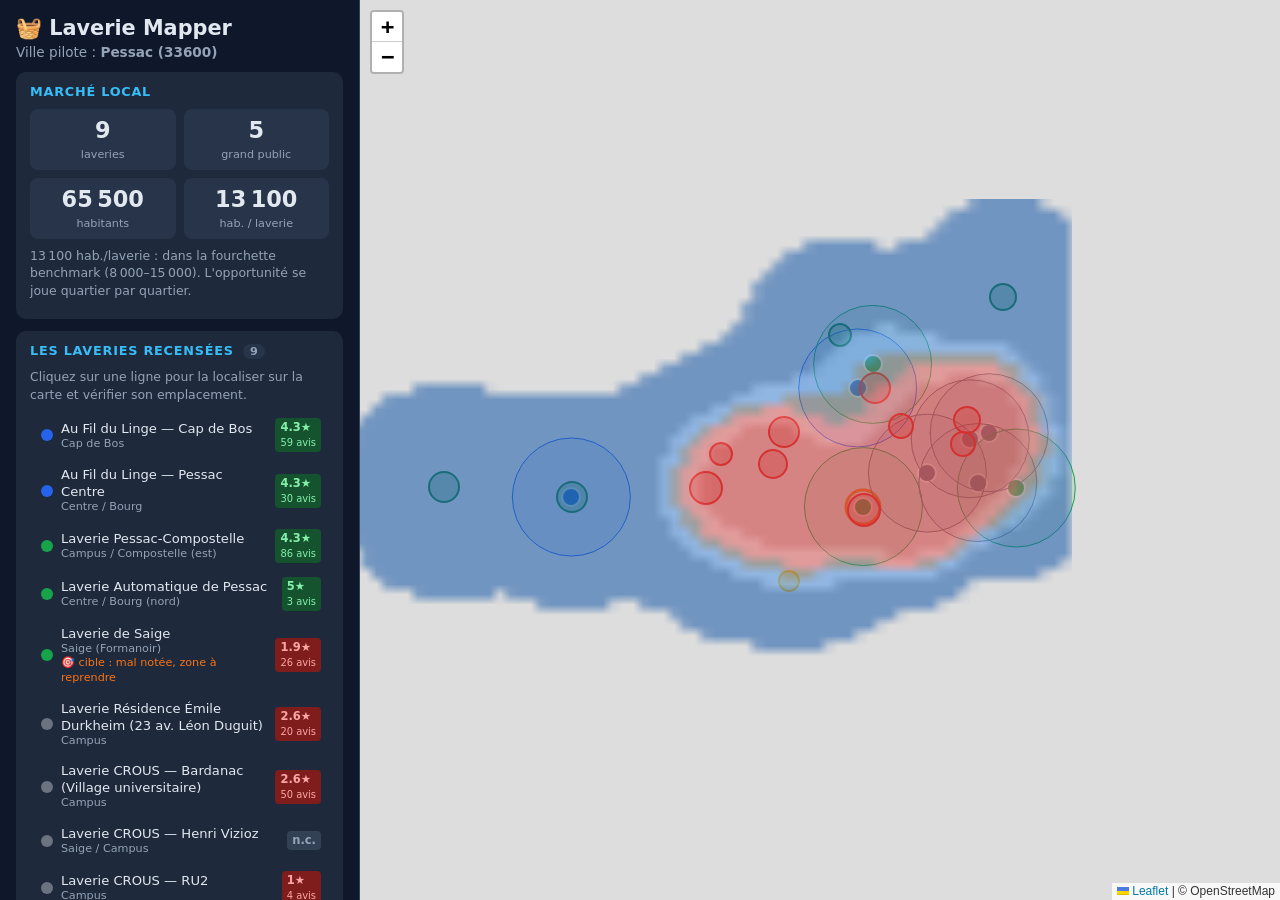
==== index.html @ 13d1aef0 "Concurrence élargie à l'emprise de la demande après l'import INSEE L'import du carroyage a révélé un" ====
<!DOCTYPE html>
<html lang="fr">
<head>
  <meta charset="UTF-8">
  <meta name="viewport" content="width=device-width, initial-scale=1.0">
  <title>Laverie Mapper — Pessac (pilote)</title>
  <link rel="stylesheet" href="vendor/leaflet.css">
  <link rel="stylesheet" href="css/style.css">
</head>
<body>
  <div id="app">
    <aside id="fiche" class="hidden">
      <button id="fiche-fermer" aria-label="Fermer la fiche">✕</button>
      <div id="fiche-contenu"></div>
    </aside>
    <aside id="sidebar">
      <header>
        <h1>🧺 Laverie Mapper</h1>
        <p class="subtitle">Ville pilote : <strong>Pessac (33600)</strong></p>
      </header>

      <section id="stats" class="panel">
        <h2>Marché local</h2>
        <div class="stat-grid">
          <div class="stat"><span class="stat-value" id="stat-count">–</span><span class="stat-label">laveries</span></div>
          <div class="stat"><span class="stat-value" id="stat-open">–</span><span class="stat-label">grand public</span></div>
          <div class="stat"><span class="stat-value" id="stat-pop">–</span><span class="stat-label">habitants</span></div>
          <div class="stat"><span class="stat-value" id="stat-ratio">–</span><span class="stat-label">hab. / laverie</span></div>
        </div>
        <p class="hint" id="stat-verdict"></p>
      </section>

      <section class="panel">
        <h2>Les laveries recensées <span id="liste-count" class="badge"></span></h2>
        <p class="hint">Cliquez sur une ligne pour la localiser sur la carte et vérifier son emplacement.</p>
        <ul id="liste-laveries" class="liste"></ul>
        <div class="completude">
          <span>Complétude des fiches</span>
          <div class="bar"><div id="completude-bar"></div></div>
          <span id="completude-txt"></span>
        </div>
      </section>

      <section class="panel">
        <h2>Filtres</h2>
        <label class="check"><input type="checkbox" id="f-chaine" checked> <span class="dot dot-chaine"></span> Chaînes / réseaux</label>
        <label class="check"><input type="checkbox" id="f-independant" checked> <span class="dot dot-independant"></span> Indépendants</label>
        <label class="check"><input type="checkbox" id="f-captif" checked> <span class="dot dot-captif"></span> Captives (CROUS / résidences)</label>
        <label class="check"><input type="checkbox" id="f-voisines"> <span class="dot" style="background:#94a3b8"></span> Communes voisines (concurrentes)</label>
      </section>

      <section class="panel">
        <h2>Couches d'analyse</h2>
        <label class="check"><input type="checkbox" id="l-couverture" checked> Zones de chalandise (couverture)</label>
        <div class="slider-row">
          <label for="rayon">Rayon piéton : <strong><span id="rayon-val">800</span> m</strong></label>
          <input type="range" id="rayon" min="300" max="1000" step="50" value="800">
        </div>
        <label class="check"><input type="checkbox" id="l-heat-potentiel" checked> <strong>🔥 Heatmap du potentiel</strong></label>
        <div class="legend" id="legende-potentiel">
          <span class="lg"><i style="background:#1c5cab"></i> Très en dessous</span>
          <span class="lg"><i style="background:#5598e7"></i> En dessous</span>
          <span class="lg"><i style="background:#6e6e69"></i> Au niveau</span>
          <span class="lg"><i style="background:#e66767"></i> Au-dessus</span>
          <span class="lg"><i style="background:#d03b3b"></i> Nettement au-dessus</span>
          <span style="flex-basis:100%;margin-top:4px">Chaque maille de 140 m est évaluée par le modèle. Référence : le CA d'une laverie moyenne de Pessac. Rouge = une nouvelle laverie y ferait mieux.</span>
        </div>
        <label class="check"><input type="checkbox" id="l-heat-demande"> <strong>🏢 Heatmap de la demande captive</strong></label>
        <div class="legend" id="legende-demande">
          <span class="lg"><span class="dot" style="background:#eda100;width:10px;height:10px"></span> Résidence étudiante</span>
          <span class="lg"><span class="dot" style="background:#e87ba4;width:10px;height:10px"></span> Logement social</span>
          <span class="lg"><span class="dot" style="background:#1baf7a;width:10px;height:10px"></span> Hébergement touristique</span>
          <span style="flex-basis:100%;margin-top:2px">Densité de ménages sans lave-linge, agrégée sur 320 m : une grappe d'immeubles forme <strong>une seule zone chaude</strong>, comme la résidence Compostelle. Plus l'orange est soutenu, plus la demande est concentrée.</span>
          <span style="flex-basis:100%;margin-top:4px;color:#fbbf24">⚠ Le nombre de logements est une valeur par défaut : cliquez un point pour le corriger.</span>
        </div>
        <label class="check"><input type="checkbox" id="l-heat-offre"> Carte de chaleur — concentration de l'offre</label>
        <label class="check"><input type="checkbox" id="l-tension" checked> Potentiel par quartier (demande vs concurrence)</label>
        <div class="legend" id="legende-tension">
          <span class="lg"><i style="background:#dc2626"></i> Place pour une laverie</span>
          <span class="lg"><i style="background:#eab308"></i> Limite</span>
          <span class="lg"><i style="background:#15803d"></i> Pas de place</span>
          <span style="flex-basis:100%;margin-top:4px">Rouge = une nouvelle laverie y ferait mieux qu'une laverie moyenne de Pessac. Rayon de référence : 800 m.</span>
        </div>
      </section>

      <section class="panel">
        <h2>Fiabilité du modèle</h2>
        <div id="fiabilite"></div>
      </section>

      <section class="panel">
        <h2>🎯 Où implanter ? Classement des zones</h2>
        <p class="hint">Zones classées par CA potentiel d'une nouvelle laverie. Cliquez pour vous y rendre et lancer la simulation.</p>
        <ol id="classement" class="classement"></ol>
      </section>

      <section class="panel">
        <h2>Simulateur d'implantation</h2>
        <p class="hint">Testez un local précis : collez son lien Google Maps ou ses coordonnées, ou cliquez directement sur la carte.</p>
        <div class="rangee-adresse">
          <input type="text" id="adresse-input" placeholder="Lien Google Maps, ou 44.7911, -0.6325">
          <button id="btn-aller">Aller</button>
        </div>
        <p class="hint" id="adresse-erreur"></p>
        <button id="btn-simu">📍 Activer le clic sur la carte</button>
        <div id="simu-result" class="hidden"></div>
        <button id="btn-garder" class="hidden btn-second">➕ Garder cet emplacement</button>
      </section>

      <section class="panel">
        <h2>Emplacements candidats <span id="candidats-count" class="badge"></span></h2>
        <p class="hint" id="candidats-vide">Aucun emplacement gardé. Lancez une simulation puis cliquez « Garder cet emplacement » pour les comparer ici.</p>
        <div id="candidats-tableau"></div>
      </section>

      <section class="panel">
        <h2>Hypothèses du modèle</h2>
        <p class="hint">Le modèle est calé sur le marché local : les euros affichés dépendent du CA moyen constaté à Pessac. Les deux autres curseurs testent la robustesse — s'ils ne changent presque rien au classement, c'est bon signe, cela veut dire qu'une erreur uniforme sur mes estimations de population n'affecte pas le choix de zone.</p>
        <div class="slider-row">
          <label>Dépense annuelle d'un ménage sans lave-linge : <strong><span id="h-depense-val">500</span> €</strong></label>
          <input type="range" id="h-depense" min="250" max="800" step="25" value="500">
        </div>
        <div class="slider-row">
          <label>Niveau de demande : <strong><span id="h-demande-val">100</span> %</strong></label>
          <input type="range" id="h-demande" min="50" max="150" step="5" value="100">
        </div>
        <div class="slider-row">
          <label>CA moyen constaté d'une laverie à Pessac : <strong><span id="h-caref-val">50 000</span> €</strong></label>
          <input type="range" id="h-caref" min="25000" max="90000" step="2500" value="50000">
        </div>
        <div class="slider-row">
          <label>Loyer mensuel du local : <strong><span id="h-loyer-val">1 050</span> €</strong></label>
          <input type="range" id="h-loyer" min="300" max="2500" step="50" value="1050">
        </div>
        <label class="check-inline"><input type="checkbox" id="h-energie"> Scénario stressé : énergie et eau +30 %</label>
        <button id="btn-reset-hyp" class="btn-second hidden">↺ Rétablir les valeurs du secteur</button>
      </section>

      <section class="panel">
        <h2>Benchmarks secteur</h2>
        <div id="benchmarks" class="bench"></div>
      </section>

      <footer>
        <p>Données : OSM / annuaires web, coordonnées estimées.<br>
        Population par quartier : estimations à remplacer par l'INSEE carroyé.<br>
        <strong>Outil d'aide à la décision — pas une étude de marché certifiée.</strong></p>
      </footer>
    </aside>
    <div id="map"></div>
    <div id="barre-export" class="hidden">
      <span id="modifs-info"></span>
      <button id="btn-export">💾 Exporter laveries.json</button>
    </div>
  </div>

  <script src="vendor/leaflet.js"></script>
  <script src="vendor/leaflet-heat.js"></script>
  <script src="js/app.js"></script>
</body>
</html>
---- vendor/leaflet.css ----
/* required styles */

.leaflet-pane,
.leaflet-tile,
.leaflet-marker-icon,
.leaflet-marker-shadow,
.leaflet-tile-container,
.leaflet-pane > svg,
.leaflet-pane > canvas,
.leaflet-zoom-box,
.leaflet-image-layer,
.leaflet-layer {
	position: absolute;
	left: 0;
	top: 0;
	}
.leaflet-container {
	overflow: hidden;
	}
.leaflet-tile,
.leaflet-marker-icon,
.leaflet-marker-shadow {
	-webkit-user-select: none;
	   -moz-user-select: none;
	        user-select: none;
	  -webkit-user-drag: none;
	}
/* Prevents IE11 from highlighting tiles in blue */
.leaflet-tile::selection {
	background: transparent;
}
/* Safari renders non-retina tile on retina better with this, but Chrome is worse */
.leaflet-safari .leaflet-tile {
	image-rendering: -webkit-optimize-contrast;
	}
/* hack that prevents hw layers "stretching" when loading new tiles */
.leaflet-safari .leaflet-tile-container {
	width: 1600px;
	height: 1600px;
	-webkit-transform-origin: 0 0;
	}
.leaflet-marker-icon,
.leaflet-marker-shadow {
	display: block;
	}
/* .leaflet-container svg: reset svg max-width decleration shipped in Joomla! (joomla.org) 3.x */
/* .leaflet-container img: map is broken in FF if you have max-width: 100% on tiles */
.leaflet-container .leaflet-overlay-pane svg {
	max-width: none !important;
	max-height: none !important;
	}
.leaflet-container .leaflet-marker-pane img,
.leaflet-container .leaflet-shadow-pane img,
.leaflet-container .leaflet-tile-pane img,
.leaflet-container img.leaflet-image-layer,
.leaflet-container .leaflet-tile {
	max-width: none !important;
	max-height: none !important;
	width: auto;
	padding: 0;
	}

.leaflet-container img.leaflet-tile {
	/* See: https://bugs.chromium.org/p/chromium/issues/detail?id=600120 */
	mix-blend-mode: plus-lighter;
}

.leaflet-container.leaflet-touch-zoom {
	-ms-touch-action: pan-x pan-y;
	touch-action: pan-x pan-y;
	}
.leaflet-container.leaflet-touch-drag {
	-ms-touch-action: pinch-zoom;
	/* Fallback for FF which doesn't support pinch-zoom */
	touch-action: none;
	touch-action: pinch-zoom;
}
.leaflet-container.leaflet-touch-drag.leaflet-touch-zoom {
	-ms-touch-action: none;
	touch-action: none;
}
.leaflet-container {
	-webkit-tap-highlight-color: transparent;
}
.leaflet-container a {
	-webkit-tap-highlight-color: rgba(51, 181, 229, 0.4);
}
.leaflet-tile {
	filter: inherit;
	visibility: hidden;
	}
.leaflet-tile-loaded {
	visibility: inherit;
	}
.leaflet-zoom-box {
	width: 0;
	height: 0;
	-moz-box-sizing: border-box;
	     box-sizing: border-box;
	z-index: 800;
	}
/* workaround for https://bugzilla.mozilla.org/show_bug.cgi?id=888319 */
.leaflet-overlay-pane svg {
	-moz-user-select: none;
	}

.leaflet-pane         { z-index: 400; }

.leaflet-tile-pane    { z-index: 200; }
.leaflet-overlay-pane { z-index: 400; }
.leaflet-shadow-pane  { z-index: 500; }
.leaflet-marker-pane  { z-index: 600; }
.leaflet-tooltip-pane   { z-index: 650; }
.leaflet-popup-pane   { z-index: 700; }

.leaflet-map-pane canvas { z-index: 100; }
.leaflet-map-pane svg    { z-index: 200; }

.leaflet-vml-shape {
	width: 1px;
	height: 1px;
	}
.lvml {
	behavior: url(#default#VML);
	display: inline-block;
	position: absolute;
	}


/* control positioning */

.leaflet-control {
	position: relative;
	z-index: 800;
	pointer-events: visiblePainted; /* IE 9-10 doesn't have auto */
	pointer-events: auto;
	}
.leaflet-top,
.leaflet-bottom {
	position: absolute;
	z-index: 1000;
	pointer-events: none;
	}
.leaflet-top {
	top: 0;
	}
.leaflet-right {
	right: 0;
	}
.leaflet-bottom {
	bottom: 0;
	}
.leaflet-left {
	left: 0;
	}
.leaflet-control {
	float: left;
	clear: both;
	}
.leaflet-right .leaflet-control {
	float: right;
	}
.leaflet-top .leaflet-control {
	margin-top: 10px;
	}
.leaflet-bottom .leaflet-control {
	margin-bottom: 10px;
	}
.leaflet-left .leaflet-control {
	margin-left: 10px;
	}
.leaflet-right .leaflet-control {
	margin-right: 10px;
	}


/* zoom and fade animations */

.leaflet-fade-anim .leaflet-popup {
	opacity: 0;
	-webkit-transition: opacity 0.2s linear;
	   -moz-transition: opacity 0.2s linear;
	        transition: opacity 0.2s linear;
	}
.leaflet-fade-anim .leaflet-map-pane .leaflet-popup {
	opacity: 1;
	}
.leaflet-zoom-animated {
	-webkit-transform-origin: 0 0;
	    -ms-transform-origin: 0 0;
	        transform-origin: 0 0;
	}
svg.leaflet-zoom-animated {
	will-change: transform;
}

.leaflet-zoom-anim .leaflet-zoom-animated {
	-webkit-transition: -webkit-transform 0.25s cubic-bezier(0,0,0.25,1);
	   -moz-transition:    -moz-transform 0.25s cubic-bezier(0,0,0.25,1);
	        transition:         transform 0.25s cubic-bezier(0,0,0.25,1);
	}
.leaflet-zoom-anim .leaflet-tile,
.leaflet-pan-anim .leaflet-tile {
	-webkit-transition: none;
	   -moz-transition: none;
	        transition: none;
	}

.leaflet-zoom-anim .leaflet-zoom-hide {
	visibility: hidden;
	}


/* cursors */

.leaflet-interactive {
	cursor: pointer;
	}
.leaflet-grab {
	cursor: -webkit-grab;
	cursor:    -moz-grab;
	cursor:         grab;
	}
.leaflet-crosshair,
.leaflet-crosshair .leaflet-interactive {
	cursor: crosshair;
	}
.leaflet-popup-pane,
.leaflet-control {
	cursor: auto;
	}
.leaflet-dragging .leaflet-grab,
.leaflet-dragging .leaflet-grab .leaflet-interactive,
.leaflet-dragging .leaflet-marker-draggable {
	cursor: move;
	cursor: -webkit-grabbing;
	cursor:    -moz-grabbing;
	cursor:         grabbing;
	}

/* marker & overlays interactivity */
.leaflet-marker-icon,
.leaflet-marker-shadow,
.leaflet-image-layer,
.leaflet-pane > svg path,
.leaflet-tile-container {
	pointer-events: none;
	}

.leaflet-marker-icon.leaflet-interactive,
.leaflet-image-layer.leaflet-interactive,
.leaflet-pane > svg path.leaflet-interactive,
svg.leaflet-image-layer.leaflet-interactive path {
	pointer-events: visiblePainted; /* IE 9-10 doesn't have auto */
	pointer-events: auto;
	}

/* visual tweaks */

.leaflet-container {
	background: #ddd;
	outline-offset: 1px;
	}
.leaflet-container a {
	color: #0078A8;
	}
.leaflet-zoom-box {
	border: 2px dotted #38f;
	background: rgba(255,255,255,0.5);
	}


/* general typography */
.leaflet-container {
	font-family: "Helvetica Neue", Arial, Helvetica, sans-serif;
	font-size: 12px;
	font-size: 0.75rem;
	line-height: 1.5;
	}


/* general toolbar styles */

.leaflet-bar {
	box-shadow: 0 1px 5px rgba(0,0,0,0.65);
	border-radius: 4px;
	}
.leaflet-bar a {
	background-color: #fff;
	border-bottom: 1px solid #ccc;
	width: 26px;
	height: 26px;
	line-height: 26px;
	display: block;
	text-align: center;
	text-decoration: none;
	color: black;
	}
.leaflet-bar a,
.leaflet-control-layers-toggle {
	background-position: 50% 50%;
	background-repeat: no-repeat;
	display: block;
	}
.leaflet-bar a:hover,
.leaflet-bar a:focus {
	background-color: #f4f4f4;
	}
.leaflet-bar a:first-child {
	border-top-left-radius: 4px;
	border-top-right-radius: 4px;
	}
.leaflet-bar a:last-child {
	border-bottom-left-radius: 4px;
	border-bottom-right-radius: 4px;
	border-bottom: none;
	}
.leaflet-bar a.leaflet-disabled {
	cursor: default;
	background-color: #f4f4f4;
	color: #bbb;
	}

.leaflet-touch .leaflet-bar a {
	width: 30px;
	height: 30px;
	line-height: 30px;
	}
.leaflet-touch .leaflet-bar a:first-child {
	border-top-left-radius: 2px;
	border-top-right-radius: 2px;
	}
.leaflet-touch .leaflet-bar a:last-child {
	border-bottom-left-radius: 2px;
	border-bottom-right-radius: 2px;
	}

/* zoom control */

.leaflet-control-zoom-in,
.leaflet-control-zoom-out {
	font: bold 18px 'Lucida Console', Monaco, monospace;
	text-indent: 1px;
	}

.leaflet-touch .leaflet-control-zoom-in, .leaflet-touch .leaflet-control-zoom-out  {
	font-size: 22px;
	}


/* layers control */

.leaflet-control-layers {
	box-shadow: 0 1px 5px rgba(0,0,0,0.4);
	background: #fff;
	border-radius: 5px;
	}
.leaflet-control-layers-toggle {
	background-image: url(images/layers.png);
	width: 36px;
	height: 36px;
	}
.leaflet-retina .leaflet-control-layers-toggle {
	background-image: url(images/layers-2x.png);
	background-size: 26px 26px;
	}
.leaflet-touch .leaflet-control-layers-toggle {
	width: 44px;
	height: 44px;
	}
.leaflet-control-layers .leaflet-control-layers-list,
.leaflet-control-layers-expanded .leaflet-control-layers-toggle {
	display: none;
	}
.leaflet-control-layers-expanded .leaflet-control-layers-list {
	display: block;
	position: relative;
	}
.leaflet-control-layers-expanded {
	padding: 6px 10px 6px 6px;
	color: #333;
	background: #fff;
	}
.leaflet-control-layers-scrollbar {
	overflow-y: scroll;
	overflow-x: hidden;
	padding-right: 5px;
	}
.leaflet-control-layers-selector {
	margin-top: 2px;
	position: relative;
	top: 1px;
	}
.leaflet-control-layers label {
	display: block;
	font-size: 13px;
	font-size: 1.08333em;
	}
.leaflet-control-layers-separator {
	height: 0;
	border-top: 1px solid #ddd;
	margin: 5px -10px 5px -6px;
	}

/* Default icon URLs */
.leaflet-default-icon-path { /* used only in path-guessing heuristic, see L.Icon.Default */
	background-image: url(images/marker-icon.png);
	}


/* attribution and scale controls */

.leaflet-container .leaflet-control-attribution {
	background: #fff;
	background: rgba(255, 255, 255, 0.8);
	margin: 0;
	}
.leaflet-control-attribution,
.leaflet-control-scale-line {
	padding: 0 5px;
	color: #333;
	line-height: 1.4;
	}
.leaflet-control-attribution a {
	text-decoration: none;
	}
.leaflet-control-attribution a:hover,
.leaflet-control-attribution a:focus {
	text-decoration: underline;
	}
.leaflet-attribution-flag {
	display: inline !important;
	vertical-align: baseline !important;
	width: 1em;
	height: 0.6669em;
	}
.leaflet-left .leaflet-control-scale {
	margin-left: 5px;
	}
.leaflet-bottom .leaflet-control-scale {
	margin-bottom: 5px;
	}
.leaflet-control-scale-line {
	border: 2px solid #777;
	border-top: none;
	line-height: 1.1;
	padding: 2px 5px 1px;
	white-space: nowrap;
	-moz-box-sizing: border-box;
	     box-sizing: border-box;
	background: rgba(255, 255, 255, 0.8);
	text-shadow: 1px 1px #fff;
	}
.leaflet-control-scale-line:not(:first-child) {
	border-top: 2px solid #777;
	border-bottom: none;
	margin-top: -2px;
	}
.leaflet-control-scale-line:not(:first-child):not(:last-child) {
	border-bottom: 2px solid #777;
	}

.leaflet-touch .leaflet-control-attribution,
.leaflet-touch .leaflet-control-layers,
.leaflet-touch .leaflet-bar {
	box-shadow: none;
	}
.leaflet-touch .leaflet-control-layers,
.leaflet-touch .leaflet-bar {
	border: 2px solid rgba(0,0,0,0.2);
	background-clip: padding-box;
	}


/* popup */

.leaflet-popup {
	position: absolute;
	text-align: center;
	margin-bottom: 20px;
	}
.leaflet-popup-content-wrapper {
	padding: 1px;
	text-align: left;
	border-radius: 12px;
	}
.leaflet-popup-content {
	margin: 13px 24px 13px 20px;
	line-height: 1.3;
	font-size: 13px;
	font-size: 1.08333em;
	min-height: 1px;
	}
.leaflet-popup-content p {
	margin: 17px 0;
	margin: 1.3em 0;
	}
.leaflet-popup-tip-container {
	width: 40px;
	height: 20px;
	position: absolute;
	left: 50%;
	margin-top: -1px;
	margin-left: -20px;
	overflow: hidden;
	pointer-events: none;
	}
.leaflet-popup-tip {
	width: 17px;
	height: 17px;
	padding: 1px;

	margin: -10px auto 0;
	pointer-events: auto;

	-webkit-transform: rotate(45deg);
	   -moz-transform: rotate(45deg);
	    -ms-transform: rotate(45deg);
	        transform: rotate(45deg);
	}
.leaflet-popup-content-wrapper,
.leaflet-popup-tip {
	background: white;
	color: #333;
	box-shadow: 0 3px 14px rgba(0,0,0,0.4);
	}
.leaflet-container a.leaflet-popup-close-button {
	position: absolute;
	top: 0;
	right: 0;
	border: none;
	text-align: center;
	width: 24px;
	height: 24px;
	font: 16px/24px Tahoma, Verdana, sans-serif;
	color: #757575;
	text-decoration: none;
	background: transparent;
	}
.leaflet-container a.leaflet-popup-close-button:hover,
.leaflet-container a.leaflet-popup-close-button:focus {
	color: #585858;
	}
.leaflet-popup-scrolled {
	overflow: auto;
	}

.leaflet-oldie .leaflet-popup-content-wrapper {
	-ms-zoom: 1;
	}
.leaflet-oldie .leaflet-popup-tip {
	width: 24px;
	margin: 0 auto;

	-ms-filter: "progid:DXImageTransform.Microsoft.Matrix(M11=0.70710678, M12=0.70710678, M21=-0.70710678, M22=0.70710678)";
	filter: progid:DXImageTransform.Microsoft.Matrix(M11=0.70710678, M12=0.70710678, M21=-0.70710678, M22=0.70710678);
	}

.leaflet-oldie .leaflet-control-zoom,
.leaflet-oldie .leaflet-control-layers,
.leaflet-oldie .leaflet-popup-content-wrapper,
.leaflet-oldie .leaflet-popup-tip {
	border: 1px solid #999;
	}


/* div icon */

.leaflet-div-icon {
	background: #fff;
	border: 1px solid #666;
	}


/* Tooltip */
/* Base styles for the element that has a tooltip */
.leaflet-tooltip {
	position: absolute;
	padding: 6px;
	background-color: #fff;
	border: 1px solid #fff;
	border-radius: 3px;
	color: #222;
	white-space: nowrap;
	-webkit-user-select: none;
	-moz-user-select: none;
	-ms-user-select: none;
	user-select: none;
	pointer-events: none;
	box-shadow: 0 1px 3px rgba(0,0,0,0.4);
	}
.leaflet-tooltip.leaflet-interactive {
	cursor: pointer;
	pointer-events: auto;
	}
.leaflet-tooltip-top:before,
.leaflet-tooltip-bottom:before,
.leaflet-tooltip-left:before,
.leaflet-tooltip-right:before {
	position: absolute;
	pointer-events: none;
	border: 6px solid transparent;
	background: transparent;
	content: "";
	}

/* Directions */

.leaflet-tooltip-bottom {
	margin-top: 6px;
}
.leaflet-tooltip-top {
	margin-top: -6px;
}
.leaflet-tooltip-bottom:before,
.leaflet-tooltip-top:before {
	left: 50%;
	margin-left: -6px;
	}
.leaflet-tooltip-top:before {
	bottom: 0;
	margin-bottom: -12px;
	border-top-color: #fff;
	}
.leaflet-tooltip-bottom:before {
	top: 0;
	margin-top: -12px;
	margin-left: -6px;
	border-bottom-color: #fff;
	}
.leaflet-tooltip-left {
	margin-left: -6px;
}
.leaflet-tooltip-right {
	margin-left: 6px;
}
.leaflet-tooltip-left:before,
.leaflet-tooltip-right:before {
	top: 50%;
	margin-top: -6px;
	}
.leaflet-tooltip-left:before {
	right: 0;
	margin-right: -12px;
	border-left-color: #fff;
	}
.leaflet-tooltip-right:before {
	left: 0;
	margin-left: -12px;
	border-right-color: #fff;
	}

/* Printing */

@media print {
	/* Prevent printers from removing background-images of controls. */
	.leaflet-control {
		-webkit-print-color-adjust: exact;
		print-color-adjust: exact;
		}
	}
---- css/style.css ----
* { margin: 0; padding: 0; box-sizing: border-box; }

:root {
  --bg: #0f172a;
  --panel: #1e293b;
  --panel-2: #273449;
  --text: #e2e8f0;
  --muted: #94a3b8;
  --accent: #38bdf8;
  --chaine: #2563eb;
  --independant: #16a34a;
  --captif: #6b7280;
}

body { font-family: system-ui, -apple-system, "Segoe UI", Roboto, sans-serif; background: var(--bg); color: var(--text); }

#app { display: flex; height: 100vh; }

#sidebar {
  width: 360px;
  min-width: 360px;
  overflow-y: auto;
  background: var(--bg);
  padding: 16px;
  border-right: 1px solid #334155;
}

#map { flex: 1; }

header h1 { font-size: 1.3rem; }
.subtitle { color: var(--muted); font-size: 0.85rem; margin: 4px 0 12px; }

.panel {
  background: var(--panel);
  border-radius: 10px;
  padding: 12px 14px;
  margin-bottom: 12px;
}
.panel h2 { font-size: 0.8rem; text-transform: uppercase; letter-spacing: 0.06em; color: var(--accent); margin-bottom: 10px; }

.stat-grid { display: grid; grid-template-columns: 1fr 1fr; gap: 8px; }
.stat { background: var(--panel-2); border-radius: 8px; padding: 8px; text-align: center; }
.stat-value { display: block; font-size: 1.4rem; font-weight: 700; }
.stat-label { font-size: 0.7rem; color: var(--muted); }

.hint { font-size: 0.78rem; color: var(--muted); margin: 8px 0; line-height: 1.4; }

.check { display: flex; align-items: center; gap: 8px; font-size: 0.85rem; padding: 4px 0; cursor: pointer; }
.dot { width: 12px; height: 12px; border-radius: 50%; display: inline-block; }
.dot-chaine { background: var(--chaine); }
.dot-independant { background: var(--independant); }
.dot-captif { background: var(--captif); }

.slider-row { padding: 6px 0 10px 24px; font-size: 0.8rem; color: var(--muted); }
.slider-row input[type=range] { width: 100%; margin-top: 4px; }

.legend { display: flex; flex-wrap: wrap; gap: 4px 10px; padding: 6px 0 0 24px; font-size: 0.72rem; color: var(--muted); line-height: 1.4; }
.legend i { width: 10px; height: 10px; display: inline-block; border-radius: 2px; margin-right: 3px; }

button {
  width: 100%;
  background: var(--accent);
  color: #082f49;
  font-weight: 700;
  border: none;
  border-radius: 8px;
  padding: 10px;
  font-size: 0.9rem;
  cursor: pointer;
}
button:hover { filter: brightness(1.1); }
button.active { background: #f97316; color: #431407; }

#simu-result { margin-top: 10px; background: var(--panel-2); border-radius: 8px; padding: 10px; font-size: 0.82rem; line-height: 1.5; }
#simu-result h3 { font-size: 0.9rem; margin-bottom: 6px; }
#simu-result .ca { font-size: 1.15rem; font-weight: 700; color: var(--accent); }
#simu-result .verdict { margin-top: 6px; padding: 6px 8px; border-radius: 6px; font-weight: 600; }
.verdict.bon { background: #14532d; color: #86efac; }
.verdict.moyen { background: #713f12; color: #fde047; }
.verdict.faible { background: #7f1d1d; color: #fca5a5; }
.hidden { display: none; }

.bench { font-size: 0.78rem; line-height: 1.6; color: var(--muted); }
.bench b { color: var(--text); }

.badge { background: var(--panel-2); color: var(--muted); border-radius: 10px; padding: 1px 7px; font-size: 0.7rem; margin-left: 4px; }

.liste { list-style: none; margin: 4px 0 10px; }
.liste li {
  display: flex; align-items: center; gap: 8px;
  padding: 7px 8px; border-radius: 6px; cursor: pointer;
  font-size: 0.82rem; line-height: 1.3;
  border-left: 3px solid transparent;
}
.liste li:hover { background: var(--panel-2); }
.liste li.actif { background: var(--panel-2); border-left-color: var(--accent); }
.liste .nom { flex: 1; }
.liste .meta { display: block; font-size: 0.7rem; color: var(--muted); }
.liste .note { font-size: 0.72rem; font-weight: 700; padding: 2px 5px; border-radius: 4px; white-space: nowrap; }
.note-bonne { background: #14532d; color: #86efac; }
.note-moyenne { background: #713f12; color: #fde047; }
.note-mauvaise { background: #7f1d1d; color: #fca5a5; }
.note-inconnue { background: #334155; color: #94a3b8; }

/* ---- Fiche détaillée façon Google Maps ---- */
#fiche {
  position: absolute; top: 0; left: 0; bottom: 0;
  width: 360px; z-index: 1000;
  background: var(--bg); border-right: 1px solid #334155;
  overflow-y: auto; box-shadow: 4px 0 24px rgba(0, 0, 0, 0.5);
}
#fiche.hidden { display: none; }
#fiche-fermer {
  position: absolute; top: 10px; right: 10px; z-index: 2;
  width: 30px; height: 30px; padding: 0; border-radius: 50%;
  background: rgba(15, 23, 42, 0.85); color: var(--text);
  font-size: 0.9rem; font-weight: 400; line-height: 1;
}

.galerie { position: relative; background: var(--panel-2); }
.galerie img { width: 100%; height: 190px; object-fit: cover; display: block; }
.galerie-vide {
  height: 190px; display: flex; flex-direction: column;
  align-items: center; justify-content: center; gap: 6px;
  color: var(--muted); font-size: 0.78rem; text-align: center; padding: 0 24px;
}
.galerie-vide .ico { font-size: 1.8rem; opacity: 0.5; }
.galerie-miniatures { display: flex; gap: 3px; padding: 3px; background: var(--panel-2); }
.galerie-miniatures img { height: 52px; flex: 1; object-fit: cover; cursor: pointer; border-radius: 3px; }
.galerie-attrib { font-size: 0.62rem; color: #64748b; padding: 4px 14px; line-height: 1.3; }

.fiche-corps { padding: 12px 14px 24px; }
.fiche-corps h2 { font-size: 1.15rem; line-height: 1.25; margin-bottom: 6px; }

.note-ligne { display: flex; align-items: center; gap: 6px; margin-bottom: 10px; font-size: 0.85rem; }
.note-chiffre { font-weight: 700; }
.etoiles { color: #fbbf24; letter-spacing: 1px; }
.note-nb { color: var(--muted); font-size: 0.8rem; }
.note-abs { color: var(--muted); font-size: 0.8rem; font-style: italic; }

.fiabilite {
  display: inline-block; font-size: 0.62rem; text-transform: uppercase;
  letter-spacing: 0.04em; padding: 2px 6px; border-radius: 4px; font-weight: 700;
}
.fia-officielle { background: #14532d; color: #86efac; }
.fia-bonne { background: #1e3a8a; color: #bfdbfe; }
.fia-moyenne { background: #713f12; color: #fde047; }
.fia-faible { background: #7f1d1d; color: #fca5a5; }

.fiche-infos { font-size: 0.82rem; line-height: 1.6; }
.fiche-infos .ligne { display: flex; gap: 8px; padding: 5px 0; border-bottom: 1px solid #26334a; }
.fiche-infos .ligne .ic { width: 16px; flex-shrink: 0; opacity: 0.7; }
.fiche-infos .ligne .val { flex: 1; }
.fiche-infos .manquant { color: #fbbf24; font-style: italic; }

.fiche-actions { display: flex; gap: 6px; margin: 12px 0; }
.fiche-actions a {
  flex: 1; text-align: center; text-decoration: none;
  background: var(--panel-2); color: var(--accent);
  border-radius: 8px; padding: 8px 4px; font-size: 0.75rem; font-weight: 600;
}
.fiche-actions a:hover { background: #33415a; }

.avis-liste { margin-top: 6px; }
.avis-item { background: var(--panel); border-radius: 8px; padding: 9px 11px; margin-bottom: 7px; font-size: 0.8rem; line-height: 1.45; }
.avis-tete { display: flex; align-items: center; gap: 6px; margin-bottom: 4px; }
.avis-auteur { font-weight: 600; font-size: 0.78rem; }
.avis-date { color: var(--muted); font-size: 0.7rem; margin-left: auto; }
.avis-texte { color: #cbd5e1; }
.avis-src { color: #64748b; font-size: 0.66rem; margin-top: 4px; }

.encart {
  background: var(--panel); border-left: 3px solid var(--accent);
  border-radius: 6px; padding: 9px 11px; margin-top: 12px;
  font-size: 0.76rem; line-height: 1.5; color: var(--muted);
}
.encart b { color: var(--text); }
.encart code { background: var(--panel-2); padding: 1px 4px; border-radius: 3px; font-size: 0.72rem; }

/* ---- Formulaire de saisie manuelle ---- */
.form-google { margin-top: 12px; }
.form-google .rangee { margin-bottom: 8px; }
.form-google label { display: block; font-size: 0.72rem; color: var(--muted); margin-bottom: 3px; }
.form-google input, .form-google textarea, .form-google select {
  width: 100%; background: var(--panel-2); border: 1px solid #3b4a63;
  color: var(--text); border-radius: 6px; padding: 6px 8px;
  font-size: 0.8rem; font-family: inherit;
}
.form-google input:focus, .form-google textarea:focus { outline: 1px solid var(--accent); }
.form-google .duo { display: flex; gap: 6px; }
.form-google .duo > * { flex: 1; }
.form-google textarea { resize: vertical; min-height: 52px; }

.zone-photo {
  border: 2px dashed #3b4a63; border-radius: 8px; padding: 14px 10px;
  text-align: center; font-size: 0.75rem; color: var(--muted); cursor: pointer;
}
.zone-photo.survol { border-color: var(--accent); background: rgba(56, 189, 248, 0.08); }
.apercus { display: flex; flex-wrap: wrap; gap: 4px; margin-top: 6px; }
.apercus .vignette { position: relative; }
.apercus img { height: 50px; border-radius: 4px; display: block; }
.apercus button {
  position: absolute; top: -5px; right: -5px; width: 17px; height: 17px;
  padding: 0; border-radius: 50%; background: #dc2626; color: #fff;
  font-size: 0.65rem; line-height: 1;
}
.form-boutons { display: flex; gap: 6px; margin-top: 10px; }
.form-boutons button { font-size: 0.78rem; padding: 8px; }
.btn-second { background: var(--panel-2); color: var(--text); }

/* Barre d'export flottante au-dessus de la carte : jamais masquée par la fiche. */
#barre-export {
  position: absolute; right: 16px; bottom: 26px; z-index: 1100;
  display: flex; align-items: center; gap: 10px;
  background: var(--panel); border: 1px solid #475569; border-radius: 10px;
  padding: 9px 12px; box-shadow: 0 6px 20px rgba(0, 0, 0, 0.45);
}
#barre-export.hidden { display: none; }
#barre-export button { width: auto; font-size: 0.78rem; padding: 7px 12px; }
#modifs-info { font-size: 0.75rem; color: #fbbf24; }

.rangee-adresse { display: flex; gap: 6px; margin-bottom: 6px; }
.rangee-adresse input {
  flex: 1; min-width: 0; background: var(--panel-2); border: 1px solid #3b4a63;
  color: var(--text); border-radius: 6px; padding: 7px 8px; font-size: 0.78rem;
  font-family: inherit;
}
.rangee-adresse input:focus { outline: 1px solid var(--accent); }
.rangee-adresse button { width: auto; padding: 7px 12px; font-size: 0.78rem; }
#adresse-erreur:empty { display: none; }
#adresse-erreur { color: #fca5a5; }

.tab-candidats, .tab-fiabilite { width: 100%; border-collapse: collapse; font-size: 0.75rem; }
.tab-candidats th, .tab-fiabilite th {
  text-align: left; color: var(--muted); font-weight: 600; font-size: 0.68rem;
  text-transform: uppercase; letter-spacing: 0.04em; padding: 4px 4px 6px;
  border-bottom: 1px solid #334155;
}
.tab-candidats td, .tab-fiabilite td { padding: 6px 4px; border-bottom: 1px solid #26334a; vertical-align: top; }
.tab-candidats tr { cursor: pointer; }
.tab-candidats tr:hover td { background: var(--panel-2); }
.tab-candidats .nom-cand { font-weight: 600; }
.tab-candidats .sous { display: block; color: var(--muted); font-size: 0.68rem; }
.tab-candidats .ca { white-space: nowrap; }
.tab-candidats .sup { background: none; color: #fca5a5; width: 18px; padding: 0; font-size: 0.7rem; }
.pastille { display: inline-block; width: 9px; height: 9px; border-radius: 50%; margin-right: 4px; }

.classement { list-style: none; counter-reset: rang; }
.classement li {
  counter-increment: rang;
  display: flex; align-items: center; gap: 8px;
  padding: 7px 8px; margin-bottom: 3px; border-radius: 6px;
  background: var(--panel-2); cursor: pointer; font-size: 0.82rem;
  border-left: 3px solid transparent;
}
.classement li:hover { filter: brightness(1.2); }
.classement li::before {
  content: counter(rang);
  font-weight: 700; color: var(--muted); min-width: 14px; font-size: 0.75rem;
}
.classement .z-nom { flex: 1; line-height: 1.25; }
.classement .z-ca { display: block; font-size: 0.7rem; color: var(--muted); }
.classement .z-ind { font-weight: 700; font-size: 0.72rem; padding: 2px 6px; border-radius: 4px; white-space: nowrap; }

.completude { display: flex; align-items: center; gap: 8px; font-size: 0.72rem; color: var(--muted); }
.completude .bar { flex: 1; height: 6px; background: var(--panel-2); border-radius: 3px; overflow: hidden; }
.completude .bar div { height: 100%; background: var(--accent); }

footer { font-size: 0.7rem; color: #64748b; padding: 8px 4px 20px; line-height: 1.5; }

/* Popups */
.leaflet-popup-content-wrapper { background: var(--panel); color: var(--text); border-radius: 10px; }
.leaflet-popup-tip { background: var(--panel); }
.leaflet-popup-content { font-size: 0.82rem; line-height: 1.5; margin: 12px 14px; }
.popup h3 { font-size: 0.95rem; margin-bottom: 4px; }
.tag {
  display: inline-block; color: #fff;
  font-size: 0.68rem; font-weight: 700; text-transform: uppercase;
  letter-spacing: 0.03em; padding: 3px 7px; border-radius: 4px; margin-bottom: 6px;
}
.tag-chaine { background: var(--chaine); }
.tag-independant { background: var(--independant); }
.tag-captif { background: var(--captif); }
.popup table { width: 100%; border-collapse: collapse; margin-top: 4px; }
.popup td { padding: 2px 0; vertical-align: top; }
.popup td:first-child { color: var(--muted); padding-right: 8px; white-space: nowrap; }
.popup .warn { color: #fbbf24; font-size: 0.72rem; margin-top: 6px; }

@media (max-width: 800px) {
  #app { flex-direction: column; }
  #sidebar { width: 100%; min-width: 0; max-height: 45vh; }
}

/* ---- Compte d'exploitation ---- */
.expl { margin-top: 10px; background: var(--panel); border-radius: 8px; padding: 8px 10px; }
.expl summary { cursor: pointer; font-size: 0.8rem; font-weight: 700; color: var(--accent); }
.expl[open] summary { margin-bottom: 8px; }
.tab-pl { width: 100%; border-collapse: collapse; font-size: 0.76rem; }
.tab-pl td { padding: 3px 2px; border-bottom: 1px solid #26334a; }
.tab-pl td.ca { text-align: right; white-space: nowrap; }
.tab-pl tr.sous td { color: var(--muted); font-size: 0.68rem; border-bottom: none; padding-top: 0; }
.tab-pl tr.total td { border-top: 1px solid #475569; border-bottom: none; font-weight: 700; padding-top: 5px; }
.verdict-pl { margin-top: 8px; padding: 7px 9px; background: var(--panel-2);
  border-left: 3px solid var(--accent); border-radius: 6px; font-size: 0.76rem; line-height: 1.4; }
.check-inline { display: flex; align-items: center; gap: 8px; font-size: 0.78rem;
  color: var(--muted); padding: 4px 0 0 24px; cursor: pointer; }

.edit-gen { margin-top: 8px; padding-top: 8px; border-top: 1px solid #334155; }
.edit-gen label { display: block; font-size: 0.7rem; color: var(--muted); margin-bottom: 3px; }
.edit-gen input { width: 100%; background: var(--panel-2); border: 1px solid #3b4a63;
  color: var(--text); border-radius: 6px; padding: 5px 7px; font-size: 0.8rem; font-family: inherit; }
.edit-gen button { margin-top: 6px; background: var(--panel-2); color: #fca5a5;
  font-size: 0.7rem; font-weight: 600; padding: 5px; }
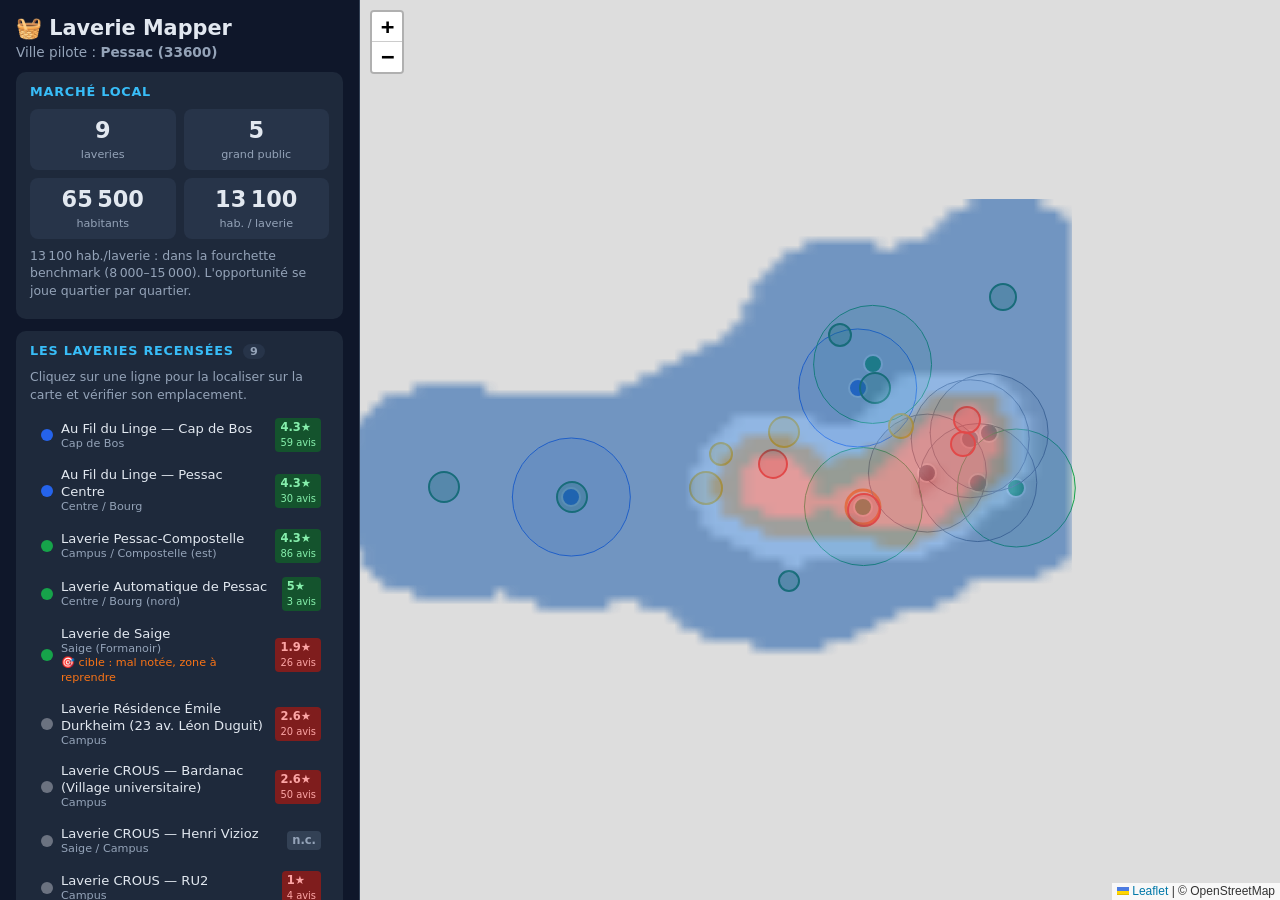
==== commit 1a2ee6d6: "Portée différenciée selon l'accès : rayon piéton ou rayon voiture Le contrôle de fiabilité sur donné" ====
--- a/index.html
+++ b/index.html
@@ -132,6 +132,11 @@
           <label>Loyer mensuel du local : <strong><span id="h-loyer-val">1 050</span> €</strong></label>
           <input type="range" id="h-loyer" min="300" max="2500" step="50" value="1050">
         </div>
+        <div class="slider-row">
+          <label>Portée des laveries avec parking : <strong>×<span id="h-portee-val">2.0</span></strong>
+            <span style="display:block;font-size:0.72rem">Le dossier situe le rayon voiture à 5-10 min (2 à 4 km) contre 800 m à pied. Toute la clientèle ne vient pas en voiture, d'où ce facteur mixte. Mettez ×1.0 pour annuler l'effet.</span></label>
+          <input type="range" id="h-portee" min="1" max="3" step="0.1" value="2">
+        </div>
         <label class="check-inline"><input type="checkbox" id="h-energie"> Scénario stressé : énergie et eau +30 %</label>
         <button id="btn-reset-hyp" class="btn-second hidden">↺ Rétablir les valeurs du secteur</button>
       </section>
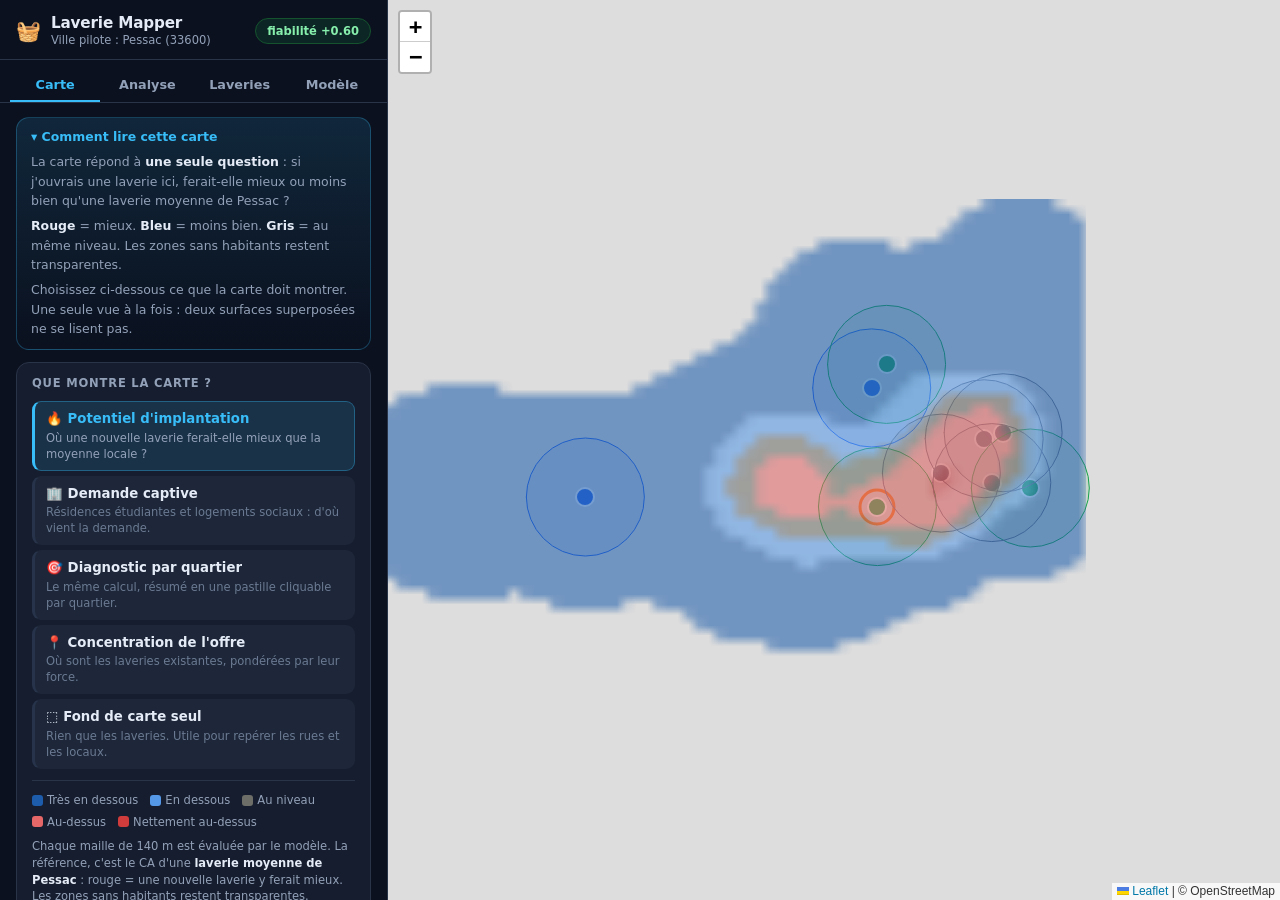
==== commit b4dc7971: "Refonte de l'interface : navigation par onglets et réglages explicités L'interface empilait dix pann" ====
--- a/index.html
+++ b/index.html
@@ -13,146 +13,378 @@
       <button id="fiche-fermer" aria-label="Fermer la fiche">✕</button>
       <div id="fiche-contenu"></div>
     </aside>
+
     <aside id="sidebar">
-      <header>
-        <h1>🧺 Laverie Mapper</h1>
-        <p class="subtitle">Ville pilote : <strong>Pessac (33600)</strong></p>
+      <header class="app-tete">
+        <div class="marque">
+          <span class="logo">🧺</span>
+          <span class="marque-txt">
+            <b>Laverie Mapper</b>
+            <span>Ville pilote : Pessac (33600)</span>
+          </span>
+        </div>
+        <button id="chip-fiabilite" class="chip" title="Fiabilité du modèle — ouvrir l'onglet Modèle">–</button>
       </header>
 
-      <section id="stats" class="panel">
-        <h2>Marché local</h2>
-        <div class="stat-grid">
-          <div class="stat"><span class="stat-value" id="stat-count">–</span><span class="stat-label">laveries</span></div>
-          <div class="stat"><span class="stat-value" id="stat-open">–</span><span class="stat-label">grand public</span></div>
-          <div class="stat"><span class="stat-value" id="stat-pop">–</span><span class="stat-label">habitants</span></div>
-          <div class="stat"><span class="stat-value" id="stat-ratio">–</span><span class="stat-label">hab. / laverie</span></div>
-        </div>
-        <p class="hint" id="stat-verdict"></p>
-      </section>
-
-      <section class="panel">
-        <h2>Les laveries recensées <span id="liste-count" class="badge"></span></h2>
-        <p class="hint">Cliquez sur une ligne pour la localiser sur la carte et vérifier son emplacement.</p>
-        <ul id="liste-laveries" class="liste"></ul>
-        <div class="completude">
-          <span>Complétude des fiches</span>
-          <div class="bar"><div id="completude-bar"></div></div>
-          <span id="completude-txt"></span>
-        </div>
-      </section>
-
-      <section class="panel">
-        <h2>Filtres</h2>
-        <label class="check"><input type="checkbox" id="f-chaine" checked> <span class="dot dot-chaine"></span> Chaînes / réseaux</label>
-        <label class="check"><input type="checkbox" id="f-independant" checked> <span class="dot dot-independant"></span> Indépendants</label>
-        <label class="check"><input type="checkbox" id="f-captif" checked> <span class="dot dot-captif"></span> Captives (CROUS / résidences)</label>
-        <label class="check"><input type="checkbox" id="f-voisines"> <span class="dot" style="background:#94a3b8"></span> Communes voisines (concurrentes)</label>
-      </section>
-
-      <section class="panel">
-        <h2>Couches d'analyse</h2>
-        <label class="check"><input type="checkbox" id="l-couverture" checked> Zones de chalandise (couverture)</label>
-        <div class="slider-row">
-          <label for="rayon">Rayon piéton : <strong><span id="rayon-val">800</span> m</strong></label>
-          <input type="range" id="rayon" min="300" max="1000" step="50" value="800">
-        </div>
-        <label class="check"><input type="checkbox" id="l-heat-potentiel" checked> <strong>🔥 Heatmap du potentiel</strong></label>
-        <div class="legend" id="legende-potentiel">
-          <span class="lg"><i style="background:#1c5cab"></i> Très en dessous</span>
-          <span class="lg"><i style="background:#5598e7"></i> En dessous</span>
-          <span class="lg"><i style="background:#6e6e69"></i> Au niveau</span>
-          <span class="lg"><i style="background:#e66767"></i> Au-dessus</span>
-          <span class="lg"><i style="background:#d03b3b"></i> Nettement au-dessus</span>
-          <span style="flex-basis:100%;margin-top:4px">Chaque maille de 140 m est évaluée par le modèle. Référence : le CA d'une laverie moyenne de Pessac. Rouge = une nouvelle laverie y ferait mieux.</span>
-        </div>
-        <label class="check"><input type="checkbox" id="l-heat-demande"> <strong>🏢 Heatmap de la demande captive</strong></label>
-        <div class="legend" id="legende-demande">
-          <span class="lg"><span class="dot" style="background:#eda100;width:10px;height:10px"></span> Résidence étudiante</span>
-          <span class="lg"><span class="dot" style="background:#e87ba4;width:10px;height:10px"></span> Logement social</span>
-          <span class="lg"><span class="dot" style="background:#1baf7a;width:10px;height:10px"></span> Hébergement touristique</span>
-          <span style="flex-basis:100%;margin-top:2px">Densité de ménages sans lave-linge, agrégée sur 320 m : une grappe d'immeubles forme <strong>une seule zone chaude</strong>, comme la résidence Compostelle. Plus l'orange est soutenu, plus la demande est concentrée.</span>
-          <span style="flex-basis:100%;margin-top:4px;color:#fbbf24">⚠ Le nombre de logements est une valeur par défaut : cliquez un point pour le corriger.</span>
-        </div>
-        <label class="check"><input type="checkbox" id="l-heat-offre"> Carte de chaleur — concentration de l'offre</label>
-        <label class="check"><input type="checkbox" id="l-tension" checked> Potentiel par quartier (demande vs concurrence)</label>
-        <div class="legend" id="legende-tension">
-          <span class="lg"><i style="background:#dc2626"></i> Place pour une laverie</span>
-          <span class="lg"><i style="background:#eab308"></i> Limite</span>
-          <span class="lg"><i style="background:#15803d"></i> Pas de place</span>
-          <span style="flex-basis:100%;margin-top:4px">Rouge = une nouvelle laverie y ferait mieux qu'une laverie moyenne de Pessac. Rayon de référence : 800 m.</span>
-        </div>
-      </section>
-
-      <section class="panel">
-        <h2>Fiabilité du modèle</h2>
-        <div id="fiabilite"></div>
-      </section>
-
-      <section class="panel">
-        <h2>🎯 Où implanter ? Classement des zones</h2>
-        <p class="hint">Zones classées par CA potentiel d'une nouvelle laverie. Cliquez pour vous y rendre et lancer la simulation.</p>
-        <ol id="classement" class="classement"></ol>
-      </section>
-
-      <section class="panel">
-        <h2>Simulateur d'implantation</h2>
-        <p class="hint">Testez un local précis : collez son lien Google Maps ou ses coordonnées, ou cliquez directement sur la carte.</p>
-        <div class="rangee-adresse">
-          <input type="text" id="adresse-input" placeholder="Lien Google Maps, ou 44.7911, -0.6325">
-          <button id="btn-aller">Aller</button>
-        </div>
-        <p class="hint" id="adresse-erreur"></p>
-        <button id="btn-simu">📍 Activer le clic sur la carte</button>
-        <div id="simu-result" class="hidden"></div>
-        <button id="btn-garder" class="hidden btn-second">➕ Garder cet emplacement</button>
-      </section>
-
-      <section class="panel">
-        <h2>Emplacements candidats <span id="candidats-count" class="badge"></span></h2>
-        <p class="hint" id="candidats-vide">Aucun emplacement gardé. Lancez une simulation puis cliquez « Garder cet emplacement » pour les comparer ici.</p>
-        <div id="candidats-tableau"></div>
-      </section>
-
-      <section class="panel">
-        <h2>Hypothèses du modèle</h2>
-        <p class="hint">Le modèle est calé sur le marché local : les euros affichés dépendent du CA moyen constaté à Pessac. Les deux autres curseurs testent la robustesse — s'ils ne changent presque rien au classement, c'est bon signe, cela veut dire qu'une erreur uniforme sur mes estimations de population n'affecte pas le choix de zone.</p>
-        <div class="slider-row">
-          <label>Dépense annuelle d'un ménage sans lave-linge : <strong><span id="h-depense-val">500</span> €</strong></label>
-          <input type="range" id="h-depense" min="250" max="800" step="25" value="500">
-        </div>
-        <div class="slider-row">
-          <label>Niveau de demande : <strong><span id="h-demande-val">100</span> %</strong></label>
-          <input type="range" id="h-demande" min="50" max="150" step="5" value="100">
-        </div>
-        <div class="slider-row">
-          <label>CA moyen constaté d'une laverie à Pessac : <strong><span id="h-caref-val">50 000</span> €</strong></label>
-          <input type="range" id="h-caref" min="25000" max="90000" step="2500" value="50000">
-        </div>
-        <div class="slider-row">
-          <label>Loyer mensuel du local : <strong><span id="h-loyer-val">1 050</span> €</strong></label>
-          <input type="range" id="h-loyer" min="300" max="2500" step="50" value="1050">
-        </div>
-        <div class="slider-row">
-          <label>Portée des laveries avec parking : <strong>×<span id="h-portee-val">2.0</span></strong>
-            <span style="display:block;font-size:0.72rem">Le dossier situe le rayon voiture à 5-10 min (2 à 4 km) contre 800 m à pied. Toute la clientèle ne vient pas en voiture, d'où ce facteur mixte. Mettez ×1.0 pour annuler l'effet.</span></label>
-          <input type="range" id="h-portee" min="1" max="3" step="0.1" value="2">
-        </div>
-        <label class="check-inline"><input type="checkbox" id="h-energie"> Scénario stressé : énergie et eau +30 %</label>
-        <button id="btn-reset-hyp" class="btn-second hidden">↺ Rétablir les valeurs du secteur</button>
-      </section>
-
-      <section class="panel">
-        <h2>Benchmarks secteur</h2>
-        <div id="benchmarks" class="bench"></div>
-      </section>
-
-      <footer>
-        <p>Données : OSM / annuaires web, coordonnées estimées.<br>
-        Population par quartier : estimations à remplacer par l'INSEE carroyé.<br>
-        <strong>Outil d'aide à la décision — pas une étude de marché certifiée.</strong></p>
-      </footer>
+      <nav class="onglets" role="tablist">
+        <button class="onglet actif" data-onglet="carte" role="tab">Carte</button>
+        <button class="onglet" data-onglet="analyse" role="tab">Analyse</button>
+        <button class="onglet" data-onglet="laveries" role="tab">Laveries</button>
+        <button class="onglet" data-onglet="modele" role="tab">Modèle</button>
+      </nav>
+
+      <div class="onglets-corps">
+
+        <!-- ══════════════ CARTE ══════════════ -->
+        <div class="vue-onglet" id="tab-carte">
+
+          <details class="guide" open>
+            <summary>Comment lire cette carte</summary>
+            <div class="guide-corps">
+              <p>La carte répond à <b>une seule question</b> : si j'ouvrais une laverie ici,
+              ferait-elle mieux ou moins bien qu'une laverie moyenne de Pessac ?</p>
+              <p><b>Rouge</b> = mieux. <b>Bleu</b> = moins bien. <b>Gris</b> = au même niveau.
+              Les zones sans habitants restent transparentes.</p>
+              <p>Choisissez ci-dessous ce que la carte doit montrer. Une seule vue à la fois :
+              deux surfaces superposées ne se lisent pas.</p>
+            </div>
+          </details>
+
+          <section class="bloc">
+            <h2>Que montre la carte ?</h2>
+            <div class="vues">
+              <label class="vue">
+                <input type="radio" name="vue" value="potentiel" checked>
+                <span class="vue-corps">
+                  <b>🔥 Potentiel d'implantation</b>
+                  <span>Où une nouvelle laverie ferait-elle mieux que la moyenne locale ?</span>
+                </span>
+              </label>
+              <label class="vue">
+                <input type="radio" name="vue" value="demande">
+                <span class="vue-corps">
+                  <b>🏢 Demande captive</b>
+                  <span>Résidences étudiantes et logements sociaux : d'où vient la demande.</span>
+                </span>
+              </label>
+              <label class="vue">
+                <input type="radio" name="vue" value="quartiers">
+                <span class="vue-corps">
+                  <b>🎯 Diagnostic par quartier</b>
+                  <span>Le même calcul, résumé en une pastille cliquable par quartier.</span>
+                </span>
+              </label>
+              <label class="vue">
+                <input type="radio" name="vue" value="offre">
+                <span class="vue-corps">
+                  <b>📍 Concentration de l'offre</b>
+                  <span>Où sont les laveries existantes, pondérées par leur force.</span>
+                </span>
+              </label>
+              <label class="vue">
+                <input type="radio" name="vue" value="aucune">
+                <span class="vue-corps">
+                  <b>⬚ Fond de carte seul</b>
+                  <span>Rien que les laveries. Utile pour repérer les rues et les locaux.</span>
+                </span>
+              </label>
+            </div>
+            <div class="legende" id="legende-vue"></div>
+          </section>
+
+          <section class="bloc">
+            <h2>Rayon de chalandise</h2>
+            <div class="champ">
+              <div class="champ-tete">
+                <label for="rayon">Distance qu'un client accepte de parcourir</label>
+                <output><span id="rayon-val">800</span> m</output>
+              </div>
+              <input type="range" id="rayon" min="300" max="1000" step="50" value="800">
+              <div class="reperes"><span>300 m</span><span>800 m · secteur</span><span>1 000 m</span></div>
+              <details class="aide">
+                <summary>À quoi sert ce curseur&nbsp;?</summary>
+                <div class="aide-corps">
+                  <p><b>Ce qu'il change</b></p>
+                  <ul>
+                    <li>la taille des cercles dessinés autour de chaque laverie ;</li>
+                    <li>la <b>heatmap du potentiel</b> : chaque maille de 140 m additionne les
+                        habitants situés dans ce rayon, pondérés par la distance — et les
+                        concurrents dans le même rayon ;</li>
+                    <li>le <b>simulateur</b> : le CA estimé du local que vous testez.</li>
+                  </ul>
+                  <p><b>Ce qu'il ne change pas</b> — le classement des zones et les pastilles de
+                  diagnostic par quartier, volontairement figés à 800 m. Sinon les couleurs
+                  changeraient de sens à chaque mouvement du curseur et deux captures d'écran ne
+                  seraient plus comparables.</p>
+                  <p><b>Pourquoi l'effet est modéré</b> — élargir le rayon ajoute des habitants,
+                  mais aussi des concurrents. Les deux se compensent en grande partie. Un
+                  classement qui s'effondrerait au moindre réglage ne vaudrait rien : sa
+                  stabilité est un bon signe.</p>
+                  <p><b>Comment le régler</b> — 400 m : ce qu'on fait à pied avec un sac de linge.
+                  800 m : la référence du secteur, valeur par défaut. Au-delà de 1 000 m vous
+                  décrivez une clientèle motorisée : réglez plutôt « Portée des laveries avec
+                  parking » dans l'onglet <b>Modèle</b>.</p>
+                </div>
+              </details>
+            </div>
+          </section>
+
+          <section class="bloc">
+            <h2>Repères sur la carte</h2>
+            <label class="check"><input type="checkbox" id="l-couverture" checked>
+              <span>Cercles de chalandise autour des laveries</span></label>
+            <h3 class="sous-titre">Laveries affichées</h3>
+            <label class="check"><input type="checkbox" id="f-chaine" checked>
+              <span class="dot dot-chaine"></span><span>Chaînes / réseaux</span></label>
+            <label class="check"><input type="checkbox" id="f-independant" checked>
+              <span class="dot dot-independant"></span><span>Indépendants</span></label>
+            <label class="check"><input type="checkbox" id="f-captif" checked>
+              <span class="dot dot-captif"></span><span>Captives (CROUS / résidences)</span></label>
+            <label class="check"><input type="checkbox" id="f-voisines">
+              <span class="dot" style="background:#94a3b8"></span><span>Communes voisines</span></label>
+            <p class="note">Décocher une case la retire <b>de la carte seulement</b>. Les
+            laveries voisines restent comptées comme concurrentes dans tous les calculs : la
+            demande déborde de Pessac, la concurrence aussi.</p>
+          </section>
+        </div>
+
+        <!-- ══════════════ ANALYSE ══════════════ -->
+        <div class="vue-onglet hidden" id="tab-analyse">
+
+          <section class="bloc">
+            <h2><span class="etape">1</span> Les zones les plus prometteuses</h2>
+            <p class="note">Classées par CA potentiel d'une nouvelle laverie, rayon de référence
+            800 m. Cliquez une zone : la carte s'y rend et lance la simulation.</p>
+            <ol id="classement" class="classement"></ol>
+          </section>
+
+          <section class="bloc">
+            <h2><span class="etape">2</span> Tester un local précis</h2>
+            <p class="note">Collez le lien Google Maps du local, ses coordonnées, ou cliquez
+            directement sur la carte.</p>
+            <div class="rangee-adresse">
+              <input type="text" id="adresse-input" placeholder="Lien Google Maps, ou 44.7911, -0.6325">
+              <button id="btn-aller">Aller</button>
+            </div>
+            <p class="note erreur" id="adresse-erreur"></p>
+            <button id="btn-simu" class="btn-bloc">📍 Activer le clic sur la carte</button>
+            <div id="simu-result" class="hidden"></div>
+            <button id="btn-garder" class="hidden btn-bloc btn-second">➕ Garder cet emplacement</button>
+          </section>
+
+          <section class="bloc">
+            <h2><span class="etape">3</span> Comparer vos candidats <span id="candidats-count" class="badge"></span></h2>
+            <p class="note" id="candidats-vide">Aucun emplacement gardé pour l'instant. Lancez une
+            simulation, puis « Garder cet emplacement » pour les comparer ici.</p>
+            <div id="candidats-tableau"></div>
+          </section>
+        </div>
+
+        <!-- ══════════════ LAVERIES ══════════════ -->
+        <div class="vue-onglet hidden" id="tab-laveries">
+
+          <section class="bloc">
+            <h2>Le marché de Pessac</h2>
+            <div class="stat-grid">
+              <div class="stat"><span class="stat-value" id="stat-count">–</span><span class="stat-label">laveries</span></div>
+              <div class="stat"><span class="stat-value" id="stat-open">–</span><span class="stat-label">grand public</span></div>
+              <div class="stat"><span class="stat-value" id="stat-pop">–</span><span class="stat-label">habitants</span></div>
+              <div class="stat"><span class="stat-value" id="stat-ratio">–</span><span class="stat-label">hab. / laverie</span></div>
+            </div>
+            <p class="note" id="stat-verdict"></p>
+          </section>
+
+          <section class="bloc">
+            <h2>Inventaire <span id="liste-count" class="badge"></span></h2>
+            <p class="note">Cliquez une ligne pour la localiser et ouvrir sa fiche complète. Un
+            cerclage orange sur la carte signale une laverie mal notée : c'est une cible.</p>
+            <ul id="liste-laveries" class="liste"></ul>
+            <div class="completude">
+              <span>Fiches complètes</span>
+              <div class="bar"><div id="completude-bar"></div></div>
+              <span id="completude-txt"></span>
+            </div>
+            <p class="note">Ce qui manque se relève sur le terrain : surface, nombre de machines,
+            prix du cycle, horaires. Ouvrez une fiche puis « Compléter ».</p>
+          </section>
+        </div>
+
+        <!-- ══════════════ MODÈLE ══════════════ -->
+        <div class="vue-onglet hidden" id="tab-modele">
+
+          <section class="bloc">
+            <h2>Le modèle tient-il debout&nbsp;?</h2>
+            <div id="fiabilite"></div>
+          </section>
+
+          <section class="bloc">
+            <h2>Réglages du modèle</h2>
+            <p class="note">Ces curseurs servent à <b>tester la robustesse</b> du classement.
+            Bougez-les : si les zones gardent le même ordre, c'est que le résultat ne dépend pas
+            de mes hypothèses. Chaque mouvement affiche son effet réel en bas de la carte.</p>
+            <p class="note">Résultat du balayage complet sur Pessac : <b>la zone n°1 ne change
+            avec aucun de ces curseurs</b>, sur toute leur plage. Au pire, 6 quartiers sur 15
+            permutent — tous en milieu de tableau. Autrement dit, la tête du classement se
+            défend ; les rangs 5 à 10 se départagent sur le terrain, pas sur la carte.</p>
+
+            <div class="champ">
+              <div class="champ-tete">
+                <label for="h-depense">Dépense annuelle d'un ménage sans lave-linge</label>
+                <output><span id="h-depense-val">500</span> €</output>
+              </div>
+              <input type="range" id="h-depense" min="250" max="800" step="25" value="500">
+              <div class="reperes"><span>250 €</span><span>500 € · secteur</span><span>800 €</span></div>
+              <details class="aide">
+                <summary>Effet attendu&nbsp;: quasi nul sur les euros</summary>
+                <div class="aide-corps">
+                  <p>Le modèle est <b>recalé sur le CA moyen constaté à Pessac</b>. Doubler cette
+                  dépense double aussi le total à répartir : l'effet s'annule presque entièrement.</p>
+                  <p>Ce qui bouge réellement, c'est le <b>poids de la clientèle régulière face à la
+                  clientèle ponctuelle</b>. Monter ce curseur avantage les zones de petits
+                  logements ; le baisser avantage les zones de familles qui viennent laver couettes
+                  et gros volumes.</p>
+                  <p>Autrement dit : il ne change pas le niveau, il change l'arbitrage entre deux
+                  profils de quartier.</p>
+                  <p><b>Mesuré sur Pessac</b> — de 250 € à 800 €, la zone n°1 ne change pas ; deux
+                  quartiers de milieu de tableau permutent. C'est le genre de résultat qu'on veut :
+                  la tête du classement ne dépend pas de cette hypothèse.</p>
+                </div>
+              </details>
+            </div>
+
+            <div class="champ">
+              <div class="champ-tete">
+                <label for="h-demande">Niveau général de la demande</label>
+                <output><span id="h-demande-val">100</span> %</output>
+              </div>
+              <input type="range" id="h-demande" min="50" max="150" step="5" value="100">
+              <div class="reperes"><span>50 %</span><span>100 % · secteur</span><span>150 %</span></div>
+              <details class="aide">
+                <summary>Effet attendu&nbsp;: test de robustesse</summary>
+                <div class="aide-corps">
+                  <p>Suppose que la part de ménages sans lave-linge est plus forte ou plus faible
+                  que ce que dit le secteur. Comme le curseur précédent, l'essentiel est absorbé par
+                  le recalage sur le marché local.</p>
+                  <p>C'est justement l'intérêt : si le classement résiste à ±50 % d'erreur sur la
+                  demande, vous pouvez le défendre devant un banquier sans avoir à prouver le
+                  chiffre exact.</p>
+                  <p><b>Mesuré sur Pessac</b> — entre 50 % et 150 %, la zone n°1 reste la même et
+                  au plus 4 quartiers sur 15 permutent, tous en milieu de tableau. La tête du
+                  classement est robuste ; les rangs 5 à 10 sont à départager sur le terrain, pas
+                  sur la carte.</p>
+                </div>
+              </details>
+            </div>
+
+            <div class="champ">
+              <div class="champ-tete">
+                <label for="h-caref">CA moyen d'une laverie à Pessac</label>
+                <output><span id="h-caref-val">50 000</span> €</output>
+              </div>
+              <input type="range" id="h-caref" min="25000" max="90000" step="2500" value="50000">
+              <div class="reperes"><span>25 k€</span><span>50 k€ · secteur</span><span>90 k€</span></div>
+              <details class="aide">
+                <summary>Le curseur le plus important</summary>
+                <div class="aide-corps">
+                  <p>C'est l'<b>ancre du modèle</b> : tous les euros affichés en découlent. Le modèle
+                  force les laveries existantes de Pessac à totaliser ce chiffre, puis en déduit ce
+                  que vaudrait une nouvelle implantation.</p>
+                  <p><b>Ce qu'il change</b> — tous les montants en euros, proportionnellement :
+                  simulateur, compte d'exploitation, point mort, retour sur investissement.</p>
+                  <p><b>Ce qu'il ne change pas</b> — l'ordre des zones, à aucune valeur testée entre
+                  25 k€ et 90 k€ : la heatmap compare toujours à <i>une laverie moyenne de
+                  Pessac</i>, quel que soit son niveau.</p>
+                  <p><b>La seule exception</b> — au-delà d'environ 65 000 €, les meilleures zones
+                  butent sur le <b>plafond de capacité</b> : ce qu'un local peut physiquement
+                  encaisser avec ses machines. Leur indice se tasse alors et les couleurs de la
+                  heatmap s'aplatissent en haut de l'échelle. Ce n'est pas un défaut — c'est le
+                  modèle qui refuse d'annoncer un CA que les machines ne produiraient pas.</p>
+                  <p><b>Quand le bouger</b> — le jour où vous obtenez un vrai chiffre : bilan d'un
+                  cédant, discussion avec un exploitant, relevé de compteur. C'est le réglage qui
+                  transforme un indice relatif en euros défendables.</p>
+                </div>
+              </details>
+            </div>
+
+            <div class="champ">
+              <div class="champ-tete">
+                <label for="h-portee">Portée des laveries avec parking</label>
+                <output>×<span id="h-portee-val">2.0</span></output>
+              </div>
+              <input type="range" id="h-portee" min="1" max="3" step="0.1" value="2">
+              <div class="reperes"><span>×1 · aucun effet</span><span>×2 · défaut</span><span>×3</span></div>
+              <details class="aide">
+                <summary>Piéton ou voiture&nbsp;: deux métiers différents</summary>
+                <div class="aide-corps">
+                  <p>Une laverie de rue capte à 800 m à pied. Une laverie de centre commercial avec
+                  parking capte une clientèle motorisée, que le dossier situe à 5-10 minutes de
+                  voiture, soit 2 à 4 km. Leur appliquer le même rayon revient à sous-estimer
+                  massivement les secondes.</p>
+                  <p><b>Ce qu'il change</b> — la pression concurrentielle des laveries équipées d'un
+                  parking, donc la heatmap, le classement et le simulateur.</p>
+                  <p>Toute la clientèle ne vient pas en voiture : ×2 est un compromis issu des rayons
+                  du dossier, <b>pas une valeur calée pour faire joli</b>. Mettez ×1.0 pour annuler
+                  le mécanisme et voir ce qu'il apportait.</p>
+                </div>
+              </details>
+            </div>
+
+            <div class="champ">
+              <div class="champ-tete">
+                <label for="h-loyer">Loyer mensuel du local</label>
+                <output><span id="h-loyer-val">1 050</span> €</output>
+              </div>
+              <input type="range" id="h-loyer" min="300" max="2500" step="50" value="1050">
+              <div class="reperes"><span>300 € · rural</span><span>1 050 € · défaut</span><span>2 500 € · centre</span></div>
+              <details class="aide">
+                <summary>N'affecte que le compte d'exploitation</summary>
+                <div class="aide-corps">
+                  <p>Le loyer ne change ni le chiffre d'affaires, ni la carte, ni le classement. Il
+                  change le <b>résultat net</b>, le <b>point mort</b> et le <b>retour sur
+                  investissement</b> affichés dans le simulateur.</p>
+                  <p>C'est le poste qui varie le plus d'un local à l'autre : renseignez le loyer réel
+                  demandé dès que vous en avez un, avant de conclure qu'un emplacement est
+                  finançable.</p>
+                </div>
+              </details>
+            </div>
+
+            <label class="check"><input type="checkbox" id="h-energie">
+              <span>Scénario stressé : énergie et eau +30 %</span></label>
+            <p class="note">Point de vigilance du dossier de marché. N'affecte que les charges du
+            compte d'exploitation, pas le chiffre d'affaires.</p>
+
+            <button id="btn-reset-hyp" class="btn-bloc btn-second hidden">↺ Rétablir les valeurs du secteur</button>
+          </section>
+
+          <section class="bloc">
+            <h2>Repères du secteur</h2>
+            <div id="benchmarks" class="bench"></div>
+          </section>
+
+          <section class="bloc">
+            <h2>D'où viennent les données</h2>
+            <p class="note">
+              <b>Laveries</b> — API Google Places (notes, avis, horaires, position exacte),
+              complétée par OpenStreetMap et les annuaires.<br>
+              <b>Population</b> — carroyage INSEE Filosofi 200 m si le fichier a été importé,
+              sinon estimations par quartier.<br>
+              <b>Générateurs de demande</b> — résidences étudiantes et logements sociaux repérés
+              via Google Places ; le nombre de logements est une valeur par défaut, à corriger en
+              cliquant chaque point.<br>
+              <b>Repères économiques</b> — dossier de marché fourni, sources citées valeur par
+              valeur dans <code>data/benchmarks.json</code>.
+            </p>
+            <p class="note avert"><b>Outil d'aide à la décision, pas une étude de marché
+            certifiée.</b> Deux comptages de machines occupées sur place valent mieux que
+            n'importe quel réglage de curseur.</p>
+          </section>
+        </div>
+      </div>
     </aside>
+
     <div id="map"></div>
+    <div id="toast-impact" class="hidden"></div>
     <div id="barre-export" class="hidden">
       <span id="modifs-info"></span>
       <button id="btn-export">💾 Exporter laveries.json</button>
--- a/css/style.css
+++ b/css/style.css
@@ -1,123 +1,416 @@
 * { margin: 0; padding: 0; box-sizing: border-box; }
 
 :root {
-  --bg: #0f172a;
-  --panel: #1e293b;
-  --panel-2: #273449;
-  --text: #e2e8f0;
-  --muted: #94a3b8;
+  --bg: #0b111f;
+  --surface: #151d2e;
+  --surface-2: #1d2739;
+  --surface-3: #27334a;
+  --line: #2a3448;
+  --text: #e5ecf7;
+  --muted: #93a1b8;
+  --faint: #6b7a92;
   --accent: #38bdf8;
+  --accent-fonce: #06263a;
+  --accent-doux: rgba(56, 189, 248, 0.13);
+  --vert: #16a34a;
+  --jaune: #eab308;
+  --rouge: #dc2626;
+  --orange: #f97316;
   --chaine: #2563eb;
   --independant: #16a34a;
   --captif: #6b7280;
-}
-
-body { font-family: system-ui, -apple-system, "Segoe UI", Roboto, sans-serif; background: var(--bg); color: var(--text); }
+  --r-sm: 6px;
+  --r-md: 9px;
+  --r-lg: 13px;
+}
+
+body {
+  font-family: system-ui, -apple-system, "Segoe UI", Roboto, sans-serif;
+  background: var(--bg);
+  color: var(--text);
+  font-size: 14px;
+  -webkit-font-smoothing: antialiased;
+}
 
 #app { display: flex; height: 100vh; }
+#map { flex: 1; }
+
+/* ══════════════ COLONNE LATÉRALE ══════════════ */
 
 #sidebar {
-  width: 360px;
-  min-width: 360px;
-  overflow-y: auto;
+  width: 388px;
+  min-width: 388px;
+  display: flex;
+  flex-direction: column;
   background: var(--bg);
-  padding: 16px;
-  border-right: 1px solid #334155;
-}
-
-#map { flex: 1; }
-
-header h1 { font-size: 1.3rem; }
-.subtitle { color: var(--muted); font-size: 0.85rem; margin: 4px 0 12px; }
-
-.panel {
-  background: var(--panel);
-  border-radius: 10px;
-  padding: 12px 14px;
+  border-right: 1px solid var(--line);
+  overflow: hidden;
+}
+
+.app-tete {
+  display: flex; align-items: center; gap: 10px;
+  padding: 14px 16px 12px;
+  border-bottom: 1px solid var(--line);
+}
+.marque { display: flex; align-items: center; gap: 10px; flex: 1; min-width: 0; }
+.marque .logo { font-size: 1.25rem; }
+.marque-txt { display: flex; flex-direction: column; line-height: 1.25; min-width: 0; }
+.marque-txt b { font-size: 0.95rem; letter-spacing: -0.01em; }
+.marque-txt span {
+  font-size: 0.72rem; color: var(--muted);
+  white-space: nowrap; overflow: hidden; text-overflow: ellipsis;
+}
+
+.chip {
+  flex-shrink: 0; width: auto;
+  background: var(--surface-2); color: var(--muted);
+  border: 1px solid var(--line); border-radius: 999px;
+  padding: 5px 11px; font-size: 0.72rem; font-weight: 600; white-space: nowrap;
+}
+.chip:hover { border-color: var(--faint); }
+.chip.bon { background: rgba(22, 163, 74, 0.15); color: #86efac; border-color: #14532d; }
+.chip.faible { background: rgba(234, 179, 8, 0.15); color: #fde047; border-color: #713f12; }
+.chip.nul { background: rgba(220, 38, 38, 0.15); color: #fca5a5; border-color: #7f1d1d; }
+
+/* ---- Onglets ---- */
+.onglets {
+  display: flex; gap: 2px;
+  padding: 8px 10px 0;
+  border-bottom: 1px solid var(--line);
+}
+.onglet {
+  flex: 1; width: auto;
+  background: none; color: var(--muted);
+  border: none; border-bottom: 2px solid transparent; border-radius: 0;
+  padding: 9px 4px 8px; font-size: 0.8rem; font-weight: 600;
+  transition: color 0.12s, border-color 0.12s;
+}
+.onglet:hover { color: var(--text); background: none; filter: none; }
+.onglet.actif { color: var(--accent); border-bottom-color: var(--accent); }
+
+.onglets-corps { flex: 1; overflow-y: auto; padding: 14px 16px 60px; }
+.vue-onglet.hidden { display: none; }
+
+/* ---- Blocs ---- */
+.bloc {
+  background: var(--surface);
+  border: 1px solid var(--line);
+  border-radius: var(--r-lg);
+  padding: 13px 15px 15px;
   margin-bottom: 12px;
 }
-.panel h2 { font-size: 0.8rem; text-transform: uppercase; letter-spacing: 0.06em; color: var(--accent); margin-bottom: 10px; }
-
-.stat-grid { display: grid; grid-template-columns: 1fr 1fr; gap: 8px; }
-.stat { background: var(--panel-2); border-radius: 8px; padding: 8px; text-align: center; }
-.stat-value { display: block; font-size: 1.4rem; font-weight: 700; }
-.stat-label { font-size: 0.7rem; color: var(--muted); }
-
-.hint { font-size: 0.78rem; color: var(--muted); margin: 8px 0; line-height: 1.4; }
-
-.check { display: flex; align-items: center; gap: 8px; font-size: 0.85rem; padding: 4px 0; cursor: pointer; }
-.dot { width: 12px; height: 12px; border-radius: 50%; display: inline-block; }
+.bloc h2 {
+  display: flex; align-items: center; gap: 7px;
+  font-size: 0.72rem; text-transform: uppercase; letter-spacing: 0.07em;
+  color: var(--muted); font-weight: 700; margin-bottom: 11px;
+}
+.sous-titre {
+  font-size: 0.68rem; text-transform: uppercase; letter-spacing: 0.06em;
+  color: var(--faint); font-weight: 700; margin: 13px 0 6px;
+}
+.etape {
+  display: inline-flex; align-items: center; justify-content: center;
+  width: 19px; height: 19px; border-radius: 50%;
+  background: var(--accent-doux); color: var(--accent);
+  font-size: 0.7rem; font-weight: 800;
+}
+
+.note { font-size: 0.78rem; color: var(--muted); line-height: 1.5; margin: 8px 0 0; }
+.note:first-child { margin-top: 0; }
+.note code { background: var(--surface-2); padding: 1px 4px; border-radius: 3px; font-size: 0.72rem; }
+.note.erreur { color: #fca5a5; }
+.note.erreur:empty { display: none; }
+.note.avert { color: #fbbf24; }
+.hidden { display: none; }
+
+/* ---- Guide de lecture ---- */
+.guide {
+  background: linear-gradient(180deg, var(--accent-doux), transparent);
+  border: 1px solid rgba(56, 189, 248, 0.28);
+  border-radius: var(--r-lg);
+  padding: 11px 14px; margin-bottom: 12px;
+}
+.guide summary {
+  cursor: pointer; font-size: 0.78rem; font-weight: 700; color: var(--accent);
+  list-style: none;
+}
+.guide summary::-webkit-details-marker { display: none; }
+.guide summary::before { content: '▸ '; }
+.guide[open] summary::before { content: '▾ '; }
+.guide-corps { margin-top: 8px; font-size: 0.78rem; line-height: 1.55; color: var(--muted); }
+.guide-corps p + p { margin-top: 6px; }
+.guide-corps b { color: var(--text); }
+
+/* ---- Sélecteur de vue ---- */
+.vues { display: flex; flex-direction: column; gap: 5px; }
+.vue { display: block; position: relative; cursor: pointer; }
+/* Le bouton radio reste dans le flux (1 px, masqué visuellement) plutôt que
+   supprimé : il garde le focus clavier et reste annoncé par un lecteur d'écran. */
+.vue input {
+  position: absolute; width: 1px; height: 1px;
+  margin: 0; opacity: 0; pointer-events: none;
+}
+.vue-corps {
+  display: block;
+  background: var(--surface-2);
+  border: 1px solid transparent; border-left: 3px solid var(--surface-3);
+  border-radius: var(--r-md);
+  padding: 8px 11px;
+  transition: background 0.12s, border-color 0.12s;
+}
+.vue-corps b { display: block; font-size: 0.83rem; font-weight: 600; line-height: 1.3; }
+.vue-corps > span { display: block; font-size: 0.72rem; color: var(--faint); line-height: 1.4; margin-top: 2px; }
+.vue:hover .vue-corps { background: var(--surface-3); }
+.vue input:checked ~ .vue-corps {
+  background: var(--accent-doux);
+  border-color: rgba(56, 189, 248, 0.35); border-left-color: var(--accent);
+}
+.vue input:checked ~ .vue-corps b { color: var(--accent); }
+.vue input:checked ~ .vue-corps > span { color: var(--muted); }
+.vue input:focus-visible ~ .vue-corps { outline: 2px solid var(--accent); outline-offset: 1px; }
+
+/* ---- Légende ---- */
+.legende {
+  display: flex; flex-wrap: wrap; gap: 5px 12px;
+  margin-top: 11px; padding-top: 11px; border-top: 1px solid var(--line);
+  font-size: 0.72rem; color: var(--muted); line-height: 1.45;
+}
+.legende:empty { display: none; }
+.legende .lg { display: inline-flex; align-items: center; gap: 4px; }
+.legende i { width: 11px; height: 11px; display: inline-block; border-radius: 3px; flex-shrink: 0; }
+.legende .texte { flex-basis: 100%; margin-top: 3px; }
+.legende b { color: var(--text); }
+
+/* ---- Champs de réglage ---- */
+.champ { padding: 10px 0; border-top: 1px solid var(--line); }
+.champ:first-of-type { border-top: none; padding-top: 0; margin-top: 4px; }
+.champ-tete { display: flex; align-items: baseline; gap: 8px; margin-bottom: 7px; }
+.champ-tete label { flex: 1; font-size: 0.79rem; color: var(--text); line-height: 1.35; cursor: pointer; }
+.champ-tete output {
+  font-size: 0.85rem; font-weight: 700; color: var(--accent);
+  font-variant-numeric: tabular-nums; white-space: nowrap;
+}
+.reperes {
+  display: flex; justify-content: space-between;
+  font-size: 0.66rem; color: var(--faint); margin-top: -2px;
+}
+.reperes span:nth-child(2) { text-align: center; }
+.reperes span:last-child { text-align: right; }
+
+input[type=range] {
+  -webkit-appearance: none; appearance: none;
+  width: 100%; height: 20px; background: transparent; cursor: pointer;
+}
+input[type=range]::-webkit-slider-runnable-track {
+  height: 4px; background: var(--surface-3); border-radius: 2px;
+}
+input[type=range]::-webkit-slider-thumb {
+  -webkit-appearance: none; width: 15px; height: 15px; margin-top: -5.5px;
+  border-radius: 50%; background: var(--accent); border: 2px solid var(--bg);
+  box-shadow: 0 0 0 1px var(--accent);
+}
+input[type=range]::-moz-range-track { height: 4px; background: var(--surface-3); border-radius: 2px; }
+input[type=range]::-moz-range-thumb {
+  width: 13px; height: 13px; border-radius: 50%;
+  background: var(--accent); border: 2px solid var(--bg); box-shadow: 0 0 0 1px var(--accent);
+}
+input[type=range]:focus-visible::-webkit-slider-thumb { box-shadow: 0 0 0 4px var(--accent-doux); }
+input[type=range]:focus-visible::-moz-range-thumb { box-shadow: 0 0 0 4px var(--accent-doux); }
+
+/* ---- Aide contextuelle ---- */
+.aide { margin-top: 8px; }
+.aide summary {
+  display: inline-block; cursor: pointer; list-style: none;
+  font-size: 0.72rem; font-weight: 600; color: var(--accent);
+  background: var(--accent-doux); border-radius: 999px; padding: 3px 10px;
+}
+.aide summary::-webkit-details-marker { display: none; }
+.aide summary::before { content: 'ⓘ '; }
+.aide summary:hover { background: rgba(56, 189, 248, 0.2); }
+.aide-corps {
+  margin-top: 7px; padding: 10px 12px;
+  background: var(--surface-2); border-left: 2px solid var(--accent);
+  border-radius: 0 var(--r-sm) var(--r-sm) 0;
+  font-size: 0.755rem; line-height: 1.55; color: var(--muted);
+}
+.aide-corps p + p, .aide-corps ul + p { margin-top: 7px; }
+.aide-corps b { color: var(--text); }
+.aide-corps ul { margin: 4px 0 0 15px; }
+.aide-corps li { margin-bottom: 3px; }
+
+/* ---- Cases à cocher ---- */
+.check {
+  display: flex; align-items: center; gap: 8px;
+  font-size: 0.81rem; padding: 5px 0; cursor: pointer; line-height: 1.3;
+}
+.check input { accent-color: var(--accent); width: 15px; height: 15px; flex-shrink: 0; cursor: pointer; }
+.check:hover { color: #fff; }
+.dot { width: 11px; height: 11px; border-radius: 50%; display: inline-block; flex-shrink: 0; }
 .dot-chaine { background: var(--chaine); }
 .dot-independant { background: var(--independant); }
 .dot-captif { background: var(--captif); }
 
-.slider-row { padding: 6px 0 10px 24px; font-size: 0.8rem; color: var(--muted); }
-.slider-row input[type=range] { width: 100%; margin-top: 4px; }
-
-.legend { display: flex; flex-wrap: wrap; gap: 4px 10px; padding: 6px 0 0 24px; font-size: 0.72rem; color: var(--muted); line-height: 1.4; }
-.legend i { width: 10px; height: 10px; display: inline-block; border-radius: 2px; margin-right: 3px; }
-
+/* ---- Statistiques ---- */
+.stat-grid { display: grid; grid-template-columns: 1fr 1fr; gap: 7px; }
+.stat {
+  background: var(--surface-2); border-radius: var(--r-md);
+  padding: 9px 8px; text-align: center;
+}
+.stat-value { display: block; font-size: 1.35rem; font-weight: 700; font-variant-numeric: tabular-nums; }
+.stat-label { font-size: 0.68rem; color: var(--faint); }
+
+/* ---- Boutons ---- */
 button {
-  width: 100%;
-  background: var(--accent);
-  color: #082f49;
-  font-weight: 700;
-  border: none;
-  border-radius: 8px;
-  padding: 10px;
-  font-size: 0.9rem;
-  cursor: pointer;
-}
-button:hover { filter: brightness(1.1); }
-button.active { background: #f97316; color: #431407; }
-
-#simu-result { margin-top: 10px; background: var(--panel-2); border-radius: 8px; padding: 10px; font-size: 0.82rem; line-height: 1.5; }
-#simu-result h3 { font-size: 0.9rem; margin-bottom: 6px; }
-#simu-result .ca { font-size: 1.15rem; font-weight: 700; color: var(--accent); }
-#simu-result .verdict { margin-top: 6px; padding: 6px 8px; border-radius: 6px; font-weight: 600; }
-.verdict.bon { background: #14532d; color: #86efac; }
-.verdict.moyen { background: #713f12; color: #fde047; }
-.verdict.faible { background: #7f1d1d; color: #fca5a5; }
-.hidden { display: none; }
-
-.bench { font-size: 0.78rem; line-height: 1.6; color: var(--muted); }
-.bench b { color: var(--text); }
-
-.badge { background: var(--panel-2); color: var(--muted); border-radius: 10px; padding: 1px 7px; font-size: 0.7rem; margin-left: 4px; }
-
+  font: inherit; cursor: pointer; border: none;
+  border-radius: var(--r-md);
+  background: var(--accent); color: var(--accent-fonce);
+  font-weight: 700; font-size: 0.83rem; padding: 9px 13px;
+}
+button:hover { filter: brightness(1.08); }
+button:focus-visible { outline: 2px solid var(--accent); outline-offset: 2px; }
+.btn-bloc { width: 100%; margin-top: 9px; }
+.btn-second { background: var(--surface-3); color: var(--text); }
+button.active { background: var(--orange); color: #431407; }
+
+.badge {
+  background: var(--surface-3); color: var(--muted);
+  border-radius: 999px; padding: 2px 8px; font-size: 0.68rem;
+  font-weight: 600; margin-left: auto;
+}
+
+/* ---- Liste des laveries ---- */
 .liste { list-style: none; margin: 4px 0 10px; }
 .liste li {
   display: flex; align-items: center; gap: 8px;
-  padding: 7px 8px; border-radius: 6px; cursor: pointer;
-  font-size: 0.82rem; line-height: 1.3;
+  padding: 7px 8px; border-radius: var(--r-sm); cursor: pointer;
+  font-size: 0.81rem; line-height: 1.3;
   border-left: 3px solid transparent;
 }
-.liste li:hover { background: var(--panel-2); }
-.liste li.actif { background: var(--panel-2); border-left-color: var(--accent); }
+.liste li:hover { background: var(--surface-2); }
+.liste li.actif { background: var(--surface-2); border-left-color: var(--accent); }
+.liste li.masquee { opacity: 0.45; }
 .liste .nom { flex: 1; }
-.liste .meta { display: block; font-size: 0.7rem; color: var(--muted); }
-.liste .note { font-size: 0.72rem; font-weight: 700; padding: 2px 5px; border-radius: 4px; white-space: nowrap; }
-.note-bonne { background: #14532d; color: #86efac; }
-.note-moyenne { background: #713f12; color: #fde047; }
-.note-mauvaise { background: #7f1d1d; color: #fca5a5; }
-.note-inconnue { background: #334155; color: #94a3b8; }
-
-/* ---- Fiche détaillée façon Google Maps ---- */
+.liste .meta { display: block; font-size: 0.69rem; color: var(--faint); }
+.liste .note-pastille {
+  font-size: 0.71rem; font-weight: 700; padding: 3px 6px;
+  border-radius: var(--r-sm); white-space: nowrap; text-align: center;
+}
+.note-bonne { background: rgba(22, 163, 74, 0.2); color: #86efac; }
+.note-moyenne { background: rgba(234, 179, 8, 0.18); color: #fde047; }
+.note-mauvaise { background: rgba(220, 38, 38, 0.18); color: #fca5a5; }
+.note-inconnue { background: var(--surface-3); color: var(--faint); }
+
+.completude { display: flex; align-items: center; gap: 8px; font-size: 0.71rem; color: var(--muted); }
+.completude .bar { flex: 1; height: 5px; background: var(--surface-3); border-radius: 3px; overflow: hidden; }
+.completude .bar div { height: 100%; background: var(--accent); }
+
+/* ---- Classement des zones ---- */
+.classement { list-style: none; counter-reset: rang; }
+.classement li {
+  counter-increment: rang;
+  display: flex; align-items: center; gap: 9px;
+  padding: 8px 10px; margin-bottom: 4px; border-radius: var(--r-md);
+  background: var(--surface-2); cursor: pointer; font-size: 0.82rem;
+  border-left: 3px solid transparent;
+}
+.classement li:hover { background: var(--surface-3); }
+.classement li::before {
+  content: counter(rang);
+  font-weight: 800; color: var(--faint); min-width: 13px; font-size: 0.75rem;
+}
+.classement .z-nom { flex: 1; line-height: 1.3; }
+.classement .z-ca { display: block; font-size: 0.7rem; color: var(--faint); }
+.classement .z-ind {
+  font-weight: 700; font-size: 0.72rem; padding: 3px 7px;
+  border-radius: var(--r-sm); white-space: nowrap;
+}
+
+/* ---- Simulateur ---- */
+.rangee-adresse { display: flex; gap: 6px; }
+.rangee-adresse input {
+  flex: 1; min-width: 0; background: var(--surface-2);
+  border: 1px solid var(--line); color: var(--text);
+  border-radius: var(--r-md); padding: 8px 10px; font-size: 0.78rem; font-family: inherit;
+}
+.rangee-adresse input:focus { outline: none; border-color: var(--accent); }
+.rangee-adresse button { width: auto; padding: 8px 13px; font-size: 0.78rem; }
+
+#simu-result {
+  margin-top: 11px; background: var(--surface-2);
+  border-radius: var(--r-md); padding: 11px 12px;
+  font-size: 0.79rem; line-height: 1.55;
+}
+#simu-result h3 { font-size: 0.88rem; margin-bottom: 7px; }
+#simu-result .ca { font-size: 1.1rem; font-weight: 700; color: var(--accent); }
+#simu-result .verdict { margin-top: 8px; padding: 7px 9px; border-radius: var(--r-sm); font-weight: 600; }
+.verdict.bon { background: rgba(22, 163, 74, 0.18); color: #86efac; }
+.verdict.moyen { background: rgba(234, 179, 8, 0.16); color: #fde047; }
+.verdict.faible { background: rgba(220, 38, 38, 0.16); color: #fca5a5; }
+
+.bench { font-size: 0.78rem; line-height: 1.65; color: var(--muted); }
+.bench b { color: var(--text); }
+
+/* ---- Tableaux ---- */
+.tab-candidats, .tab-fiabilite { width: 100%; border-collapse: collapse; font-size: 0.75rem; }
+.tab-candidats th, .tab-fiabilite th {
+  text-align: left; color: var(--faint); font-weight: 700; font-size: 0.66rem;
+  text-transform: uppercase; letter-spacing: 0.05em; padding: 4px 4px 6px;
+  border-bottom: 1px solid var(--line);
+}
+.tab-candidats td, .tab-fiabilite td { padding: 6px 4px; border-bottom: 1px solid var(--line); vertical-align: top; }
+.tab-candidats tr { cursor: pointer; }
+.tab-candidats tr:hover td { background: var(--surface-2); }
+.tab-candidats .nom-cand { font-weight: 600; }
+.tab-candidats .sous { display: block; color: var(--faint); font-size: 0.68rem; }
+.tab-candidats .ca { white-space: nowrap; }
+.tab-candidats .sup { background: none; color: #fca5a5; width: 18px; padding: 0; font-size: 0.7rem; }
+.tab-fiabilite .ca { text-align: right; font-variant-numeric: tabular-nums; }
+.pastille { display: inline-block; width: 9px; height: 9px; border-radius: 50%; margin-right: 4px; }
+
+/* ---- Bandeau d'impact au-dessus de la carte ---- */
+#toast-impact {
+  position: absolute; left: 50%; bottom: 26px; transform: translateX(-50%);
+  z-index: 1100; max-width: 560px;
+  background: rgba(21, 29, 46, 0.96); border: 1px solid var(--line);
+  border-left: 3px solid var(--accent);
+  border-radius: var(--r-md); padding: 9px 14px;
+  font-size: 0.76rem; line-height: 1.5; color: var(--muted);
+  box-shadow: 0 8px 28px rgba(0, 0, 0, 0.5);
+  backdrop-filter: blur(6px);
+}
+#toast-impact.hidden { display: none; }
+#toast-impact b { color: var(--text); }
+#toast-impact .titre { color: var(--accent); font-weight: 700; }
+#toast-impact.bouge { border-left-color: var(--orange); }
+#toast-impact.bouge .titre { color: var(--orange); }
+
+/* Barre d'export flottante au-dessus de la carte : jamais masquée par la fiche. */
+#barre-export {
+  position: absolute; right: 16px; bottom: 26px; z-index: 1100;
+  display: flex; align-items: center; gap: 10px;
+  background: var(--surface); border: 1px solid var(--surface-3); border-radius: var(--r-md);
+  padding: 9px 12px; box-shadow: 0 6px 20px rgba(0, 0, 0, 0.45);
+}
+#barre-export.hidden { display: none; }
+#barre-export button { width: auto; font-size: 0.78rem; padding: 7px 12px; }
+#modifs-info { font-size: 0.75rem; color: #fbbf24; }
+
+/* ══════════════ FICHE DÉTAILLÉE FAÇON GOOGLE MAPS ══════════════ */
 #fiche {
   position: absolute; top: 0; left: 0; bottom: 0;
-  width: 360px; z-index: 1000;
-  background: var(--bg); border-right: 1px solid #334155;
+  width: 388px; z-index: 1000;
+  background: var(--bg); border-right: 1px solid var(--line);
   overflow-y: auto; box-shadow: 4px 0 24px rgba(0, 0, 0, 0.5);
 }
 #fiche.hidden { display: none; }
 #fiche-fermer {
   position: absolute; top: 10px; right: 10px; z-index: 2;
   width: 30px; height: 30px; padding: 0; border-radius: 50%;
-  background: rgba(15, 23, 42, 0.85); color: var(--text);
+  background: rgba(11, 17, 31, 0.85); color: var(--text);
   font-size: 0.9rem; font-weight: 400; line-height: 1;
 }
 
-.galerie { position: relative; background: var(--panel-2); }
+.galerie { position: relative; background: var(--surface-2); }
 .galerie img { width: 100%; height: 190px; object-fit: cover; display: block; }
 .galerie-vide {
   height: 190px; display: flex; flex-direction: column;
@@ -125,14 +418,14 @@
   color: var(--muted); font-size: 0.78rem; text-align: center; padding: 0 24px;
 }
 .galerie-vide .ico { font-size: 1.8rem; opacity: 0.5; }
-.galerie-miniatures { display: flex; gap: 3px; padding: 3px; background: var(--panel-2); }
+.galerie-miniatures { display: flex; gap: 3px; padding: 3px; background: var(--surface-2); }
 .galerie-miniatures img { height: 52px; flex: 1; object-fit: cover; cursor: pointer; border-radius: 3px; }
-.galerie-attrib { font-size: 0.62rem; color: #64748b; padding: 4px 14px; line-height: 1.3; }
-
-.fiche-corps { padding: 12px 14px 24px; }
+.galerie-attrib { font-size: 0.62rem; color: var(--faint); padding: 4px 14px; line-height: 1.3; }
+
+.fiche-corps { padding: 13px 15px 24px; }
 .fiche-corps h2 { font-size: 1.15rem; line-height: 1.25; margin-bottom: 6px; }
 
-.note-ligne { display: flex; align-items: center; gap: 6px; margin-bottom: 10px; font-size: 0.85rem; }
+.note-ligne { display: flex; align-items: center; gap: 6px; margin-bottom: 10px; font-size: 0.85rem; flex-wrap: wrap; }
 .note-chiffre { font-weight: 700; }
 .etoiles { color: #fbbf24; letter-spacing: 1px; }
 .note-nb { color: var(--muted); font-size: 0.8rem; }
@@ -142,13 +435,13 @@
   display: inline-block; font-size: 0.62rem; text-transform: uppercase;
   letter-spacing: 0.04em; padding: 2px 6px; border-radius: 4px; font-weight: 700;
 }
-.fia-officielle { background: #14532d; color: #86efac; }
-.fia-bonne { background: #1e3a8a; color: #bfdbfe; }
-.fia-moyenne { background: #713f12; color: #fde047; }
-.fia-faible { background: #7f1d1d; color: #fca5a5; }
+.fia-officielle { background: rgba(22, 163, 74, 0.2); color: #86efac; }
+.fia-bonne { background: rgba(37, 99, 235, 0.22); color: #bfdbfe; }
+.fia-moyenne { background: rgba(234, 179, 8, 0.18); color: #fde047; }
+.fia-faible { background: rgba(220, 38, 38, 0.18); color: #fca5a5; }
 
 .fiche-infos { font-size: 0.82rem; line-height: 1.6; }
-.fiche-infos .ligne { display: flex; gap: 8px; padding: 5px 0; border-bottom: 1px solid #26334a; }
+.fiche-infos .ligne { display: flex; gap: 8px; padding: 5px 0; border-bottom: 1px solid var(--line); }
 .fiche-infos .ligne .ic { width: 16px; flex-shrink: 0; opacity: 0.7; }
 .fiche-infos .ligne .val { flex: 1; }
 .fiche-infos .manquant { color: #fbbf24; font-style: italic; }
@@ -156,126 +449,92 @@
 .fiche-actions { display: flex; gap: 6px; margin: 12px 0; }
 .fiche-actions a {
   flex: 1; text-align: center; text-decoration: none;
-  background: var(--panel-2); color: var(--accent);
-  border-radius: 8px; padding: 8px 4px; font-size: 0.75rem; font-weight: 600;
-}
-.fiche-actions a:hover { background: #33415a; }
+  background: var(--surface-2); color: var(--accent);
+  border-radius: var(--r-md); padding: 8px 4px; font-size: 0.75rem; font-weight: 600;
+}
+.fiche-actions a:hover { background: var(--surface-3); }
 
 .avis-liste { margin-top: 6px; }
-.avis-item { background: var(--panel); border-radius: 8px; padding: 9px 11px; margin-bottom: 7px; font-size: 0.8rem; line-height: 1.45; }
+.avis-item { background: var(--surface); border-radius: var(--r-md); padding: 9px 11px; margin-bottom: 7px; font-size: 0.8rem; line-height: 1.45; }
 .avis-tete { display: flex; align-items: center; gap: 6px; margin-bottom: 4px; }
 .avis-auteur { font-weight: 600; font-size: 0.78rem; }
 .avis-date { color: var(--muted); font-size: 0.7rem; margin-left: auto; }
 .avis-texte { color: #cbd5e1; }
-.avis-src { color: #64748b; font-size: 0.66rem; margin-top: 4px; }
+.avis-src { color: var(--faint); font-size: 0.66rem; margin-top: 4px; }
 
 .encart {
-  background: var(--panel); border-left: 3px solid var(--accent);
-  border-radius: 6px; padding: 9px 11px; margin-top: 12px;
-  font-size: 0.76rem; line-height: 1.5; color: var(--muted);
+  background: var(--surface); border-left: 3px solid var(--accent);
+  border-radius: var(--r-sm); padding: 9px 11px; margin-top: 12px;
+  font-size: 0.76rem; line-height: 1.55; color: var(--muted);
 }
 .encart b { color: var(--text); }
-.encart code { background: var(--panel-2); padding: 1px 4px; border-radius: 3px; font-size: 0.72rem; }
+.encart code { background: var(--surface-2); padding: 1px 4px; border-radius: 3px; font-size: 0.72rem; }
 
 /* ---- Formulaire de saisie manuelle ---- */
 .form-google { margin-top: 12px; }
 .form-google .rangee { margin-bottom: 8px; }
 .form-google label { display: block; font-size: 0.72rem; color: var(--muted); margin-bottom: 3px; }
 .form-google input, .form-google textarea, .form-google select {
-  width: 100%; background: var(--panel-2); border: 1px solid #3b4a63;
-  color: var(--text); border-radius: 6px; padding: 6px 8px;
+  width: 100%; background: var(--surface-2); border: 1px solid var(--line);
+  color: var(--text); border-radius: var(--r-sm); padding: 6px 8px;
   font-size: 0.8rem; font-family: inherit;
 }
-.form-google input:focus, .form-google textarea:focus { outline: 1px solid var(--accent); }
+.form-google input:focus, .form-google textarea:focus { outline: none; border-color: var(--accent); }
 .form-google .duo { display: flex; gap: 6px; }
 .form-google .duo > * { flex: 1; }
 .form-google textarea { resize: vertical; min-height: 52px; }
 
 .zone-photo {
-  border: 2px dashed #3b4a63; border-radius: 8px; padding: 14px 10px;
+  border: 2px dashed var(--surface-3); border-radius: var(--r-md); padding: 14px 10px;
   text-align: center; font-size: 0.75rem; color: var(--muted); cursor: pointer;
 }
-.zone-photo.survol { border-color: var(--accent); background: rgba(56, 189, 248, 0.08); }
+.zone-photo.survol { border-color: var(--accent); background: var(--accent-doux); }
 .apercus { display: flex; flex-wrap: wrap; gap: 4px; margin-top: 6px; }
 .apercus .vignette { position: relative; }
 .apercus img { height: 50px; border-radius: 4px; display: block; }
 .apercus button {
   position: absolute; top: -5px; right: -5px; width: 17px; height: 17px;
-  padding: 0; border-radius: 50%; background: #dc2626; color: #fff;
+  padding: 0; border-radius: 50%; background: var(--rouge); color: #fff;
   font-size: 0.65rem; line-height: 1;
 }
 .form-boutons { display: flex; gap: 6px; margin-top: 10px; }
-.form-boutons button { font-size: 0.78rem; padding: 8px; }
-.btn-second { background: var(--panel-2); color: var(--text); }
-
-/* Barre d'export flottante au-dessus de la carte : jamais masquée par la fiche. */
-#barre-export {
-  position: absolute; right: 16px; bottom: 26px; z-index: 1100;
-  display: flex; align-items: center; gap: 10px;
-  background: var(--panel); border: 1px solid #475569; border-radius: 10px;
-  padding: 9px 12px; box-shadow: 0 6px 20px rgba(0, 0, 0, 0.45);
-}
-#barre-export.hidden { display: none; }
-#barre-export button { width: auto; font-size: 0.78rem; padding: 7px 12px; }
-#modifs-info { font-size: 0.75rem; color: #fbbf24; }
-
-.rangee-adresse { display: flex; gap: 6px; margin-bottom: 6px; }
-.rangee-adresse input {
-  flex: 1; min-width: 0; background: var(--panel-2); border: 1px solid #3b4a63;
-  color: var(--text); border-radius: 6px; padding: 7px 8px; font-size: 0.78rem;
-  font-family: inherit;
-}
-.rangee-adresse input:focus { outline: 1px solid var(--accent); }
-.rangee-adresse button { width: auto; padding: 7px 12px; font-size: 0.78rem; }
-#adresse-erreur:empty { display: none; }
-#adresse-erreur { color: #fca5a5; }
-
-.tab-candidats, .tab-fiabilite { width: 100%; border-collapse: collapse; font-size: 0.75rem; }
-.tab-candidats th, .tab-fiabilite th {
-  text-align: left; color: var(--muted); font-weight: 600; font-size: 0.68rem;
-  text-transform: uppercase; letter-spacing: 0.04em; padding: 4px 4px 6px;
-  border-bottom: 1px solid #334155;
-}
-.tab-candidats td, .tab-fiabilite td { padding: 6px 4px; border-bottom: 1px solid #26334a; vertical-align: top; }
-.tab-candidats tr { cursor: pointer; }
-.tab-candidats tr:hover td { background: var(--panel-2); }
-.tab-candidats .nom-cand { font-weight: 600; }
-.tab-candidats .sous { display: block; color: var(--muted); font-size: 0.68rem; }
-.tab-candidats .ca { white-space: nowrap; }
-.tab-candidats .sup { background: none; color: #fca5a5; width: 18px; padding: 0; font-size: 0.7rem; }
-.pastille { display: inline-block; width: 9px; height: 9px; border-radius: 50%; margin-right: 4px; }
-
-.classement { list-style: none; counter-reset: rang; }
-.classement li {
-  counter-increment: rang;
-  display: flex; align-items: center; gap: 8px;
-  padding: 7px 8px; margin-bottom: 3px; border-radius: 6px;
-  background: var(--panel-2); cursor: pointer; font-size: 0.82rem;
-  border-left: 3px solid transparent;
-}
-.classement li:hover { filter: brightness(1.2); }
-.classement li::before {
-  content: counter(rang);
-  font-weight: 700; color: var(--muted); min-width: 14px; font-size: 0.75rem;
-}
-.classement .z-nom { flex: 1; line-height: 1.25; }
-.classement .z-ca { display: block; font-size: 0.7rem; color: var(--muted); }
-.classement .z-ind { font-weight: 700; font-size: 0.72rem; padding: 2px 6px; border-radius: 4px; white-space: nowrap; }
-
-.completude { display: flex; align-items: center; gap: 8px; font-size: 0.72rem; color: var(--muted); }
-.completude .bar { flex: 1; height: 6px; background: var(--panel-2); border-radius: 3px; overflow: hidden; }
-.completude .bar div { height: 100%; background: var(--accent); }
-
-footer { font-size: 0.7rem; color: #64748b; padding: 8px 4px 20px; line-height: 1.5; }
-
-/* Popups */
-.leaflet-popup-content-wrapper { background: var(--panel); color: var(--text); border-radius: 10px; }
-.leaflet-popup-tip { background: var(--panel); }
+.form-boutons button { flex: 1; font-size: 0.78rem; padding: 8px; }
+
+.edit-gen { margin-top: 8px; padding-top: 8px; border-top: 1px solid var(--line); }
+.edit-gen label { display: block; font-size: 0.7rem; color: var(--muted); margin-bottom: 3px; }
+.edit-gen input {
+  width: 100%; background: var(--surface-2); border: 1px solid var(--line);
+  color: var(--text); border-radius: var(--r-sm); padding: 5px 7px;
+  font-size: 0.8rem; font-family: inherit;
+}
+.edit-gen button {
+  width: 100%; margin-top: 6px; background: var(--surface-3); color: #fca5a5;
+  font-size: 0.7rem; font-weight: 600; padding: 5px;
+}
+
+/* ---- Compte d'exploitation ---- */
+.expl { margin-top: 10px; background: var(--surface); border-radius: var(--r-md); padding: 9px 11px; }
+.expl summary { cursor: pointer; font-size: 0.79rem; font-weight: 700; color: var(--accent); }
+.expl[open] summary { margin-bottom: 8px; }
+.tab-pl { width: 100%; border-collapse: collapse; font-size: 0.755rem; }
+.tab-pl td { padding: 3px 2px; border-bottom: 1px solid var(--line); }
+.tab-pl td.ca { text-align: right; white-space: nowrap; font-variant-numeric: tabular-nums; }
+.tab-pl tr.sous td { color: var(--faint); font-size: 0.68rem; border-bottom: none; padding-top: 0; }
+.tab-pl tr.total td { border-top: 1px solid var(--surface-3); border-bottom: none; font-weight: 700; padding-top: 5px; }
+.verdict-pl {
+  margin-top: 8px; padding: 7px 9px; background: var(--surface-2);
+  border-left: 3px solid var(--accent); border-radius: var(--r-sm);
+  font-size: 0.755rem; line-height: 1.45;
+}
+
+/* ---- Popups Leaflet ---- */
+.leaflet-popup-content-wrapper { background: var(--surface); color: var(--text); border-radius: var(--r-lg); }
+.leaflet-popup-tip { background: var(--surface); }
 .leaflet-popup-content { font-size: 0.82rem; line-height: 1.5; margin: 12px 14px; }
 .popup h3 { font-size: 0.95rem; margin-bottom: 4px; }
 .tag {
   display: inline-block; color: #fff;
-  font-size: 0.68rem; font-weight: 700; text-transform: uppercase;
+  font-size: 0.66rem; font-weight: 700; text-transform: uppercase;
   letter-spacing: 0.03em; padding: 3px 7px; border-radius: 4px; margin-bottom: 6px;
 }
 .tag-chaine { background: var(--chaine); }
@@ -286,28 +545,16 @@
 .popup td:first-child { color: var(--muted); padding-right: 8px; white-space: nowrap; }
 .popup .warn { color: #fbbf24; font-size: 0.72rem; margin-top: 6px; }
 
-@media (max-width: 800px) {
+/* ---- Barre de défilement discrète ---- */
+.onglets-corps::-webkit-scrollbar, #fiche::-webkit-scrollbar { width: 9px; }
+.onglets-corps::-webkit-scrollbar-thumb, #fiche::-webkit-scrollbar-thumb {
+  background: var(--surface-3); border-radius: 5px; border: 2px solid var(--bg);
+}
+.onglets-corps::-webkit-scrollbar-track, #fiche::-webkit-scrollbar-track { background: transparent; }
+
+@media (max-width: 860px) {
   #app { flex-direction: column; }
-  #sidebar { width: 100%; min-width: 0; max-height: 45vh; }
-}
-
-/* ---- Compte d'exploitation ---- */
-.expl { margin-top: 10px; background: var(--panel); border-radius: 8px; padding: 8px 10px; }
-.expl summary { cursor: pointer; font-size: 0.8rem; font-weight: 700; color: var(--accent); }
-.expl[open] summary { margin-bottom: 8px; }
-.tab-pl { width: 100%; border-collapse: collapse; font-size: 0.76rem; }
-.tab-pl td { padding: 3px 2px; border-bottom: 1px solid #26334a; }
-.tab-pl td.ca { text-align: right; white-space: nowrap; }
-.tab-pl tr.sous td { color: var(--muted); font-size: 0.68rem; border-bottom: none; padding-top: 0; }
-.tab-pl tr.total td { border-top: 1px solid #475569; border-bottom: none; font-weight: 700; padding-top: 5px; }
-.verdict-pl { margin-top: 8px; padding: 7px 9px; background: var(--panel-2);
-  border-left: 3px solid var(--accent); border-radius: 6px; font-size: 0.76rem; line-height: 1.4; }
-.check-inline { display: flex; align-items: center; gap: 8px; font-size: 0.78rem;
-  color: var(--muted); padding: 4px 0 0 24px; cursor: pointer; }
-
-.edit-gen { margin-top: 8px; padding-top: 8px; border-top: 1px solid #334155; }
-.edit-gen label { display: block; font-size: 0.7rem; color: var(--muted); margin-bottom: 3px; }
-.edit-gen input { width: 100%; background: var(--panel-2); border: 1px solid #3b4a63;
-  color: var(--text); border-radius: 6px; padding: 5px 7px; font-size: 0.8rem; font-family: inherit; }
-.edit-gen button { margin-top: 6px; background: var(--panel-2); color: #fca5a5;
-  font-size: 0.7rem; font-weight: 600; padding: 5px; }
+  #sidebar { width: 100%; min-width: 0; max-height: 52vh; }
+  #fiche { width: 100%; }
+  #toast-impact { max-width: calc(100% - 32px); }
+}
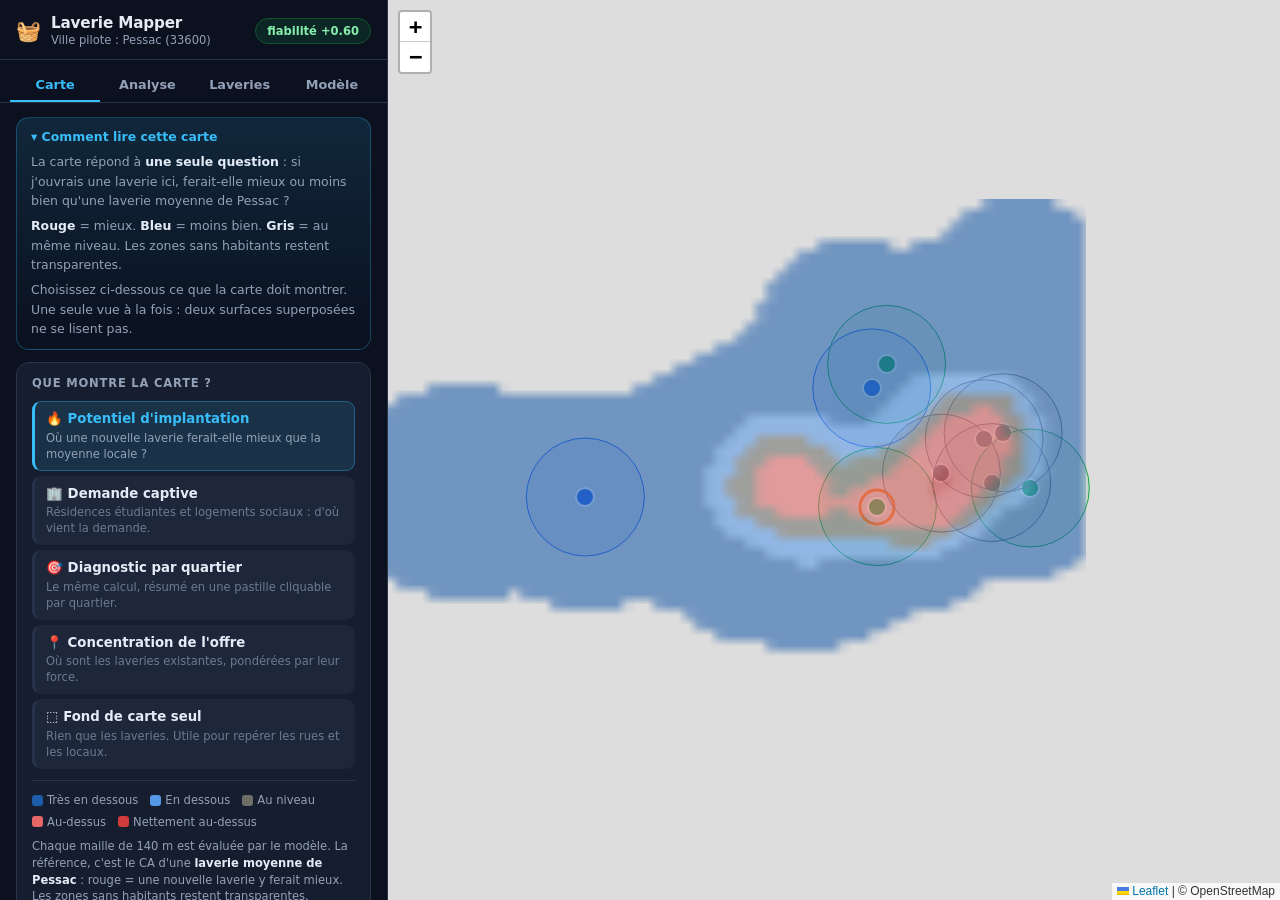
==== commit b0e25aa0: "Remplace l'hypothèse de CA par des chiffres publiés : SIRENE, greffes, BODACC Le modèle prédisait un" ====
--- a/index.html
+++ b/index.html
@@ -195,6 +195,13 @@
           </section>
 
           <section class="bloc">
+            <h2>Ce que dit le marché réel</h2>
+            <p class="note">Chiffres publiés, sans modèle : ce que les laveries déclarent
+            vraiment, combien de temps elles tiennent, et à quel prix elles se vendent.</p>
+            <div id="marche-reel"></div>
+          </section>
+
+          <section class="bloc">
             <h2>Inventaire <span id="liste-count" class="badge"></span></h2>
             <p class="note">Cliquez une ligne pour la localiser et ouvrir sa fiche complète. Un
             cerclage orange sur la carte signale une laverie mal notée : c'est une cible.</p>
@@ -283,6 +290,7 @@
               </div>
               <input type="range" id="h-caref" min="25000" max="90000" step="2500" value="50000">
               <div class="reperes"><span>25 k€</span><span>50 k€ · secteur</span><span>90 k€</span></div>
+              <p class="note" id="caref-source"></p>
               <details class="aide">
                 <summary>Le curseur le plus important</summary>
                 <div class="aide-corps">
--- a/css/style.css
+++ b/css/style.css
@@ -347,6 +347,23 @@
 .verdict.moyen { background: rgba(234, 179, 8, 0.16); color: #fde047; }
 .verdict.faible { background: rgba(220, 38, 38, 0.16); color: #fca5a5; }
 
+/* ---- Faits observés (marché réel) ---- */
+.fait {
+  background: var(--surface-2); border-left: 3px solid var(--accent);
+  border-radius: 0 var(--r-md) var(--r-md) 0;
+  padding: 9px 12px; margin-bottom: 7px;
+}
+.fait-val {
+  display: block; font-size: 1.3rem; font-weight: 700;
+  font-variant-numeric: tabular-nums; line-height: 1.15;
+}
+.fait-lib { display: block; font-size: 0.74rem; color: var(--muted); margin-top: 1px; }
+.fait-detail {
+  display: block; font-size: 0.73rem; color: var(--faint);
+  line-height: 1.5; margin-top: 6px;
+}
+.fait-detail b { color: var(--muted); }
+
 .bench { font-size: 0.78rem; line-height: 1.65; color: var(--muted); }
 .bench b { color: var(--text); }
 
@@ -365,6 +382,7 @@
 .tab-candidats .ca { white-space: nowrap; }
 .tab-candidats .sup { background: none; color: #fca5a5; width: 18px; padding: 0; font-size: 0.7rem; }
 .tab-fiabilite .ca { text-align: right; font-variant-numeric: tabular-nums; }
+.tab-fiabilite .sous { display: block; color: var(--faint); font-size: 0.66rem; font-weight: 400; }
 .pastille { display: inline-block; width: 9px; height: 9px; border-radius: 50%; margin-right: 4px; }
 
 /* ---- Bandeau d'impact au-dessus de la carte ---- */
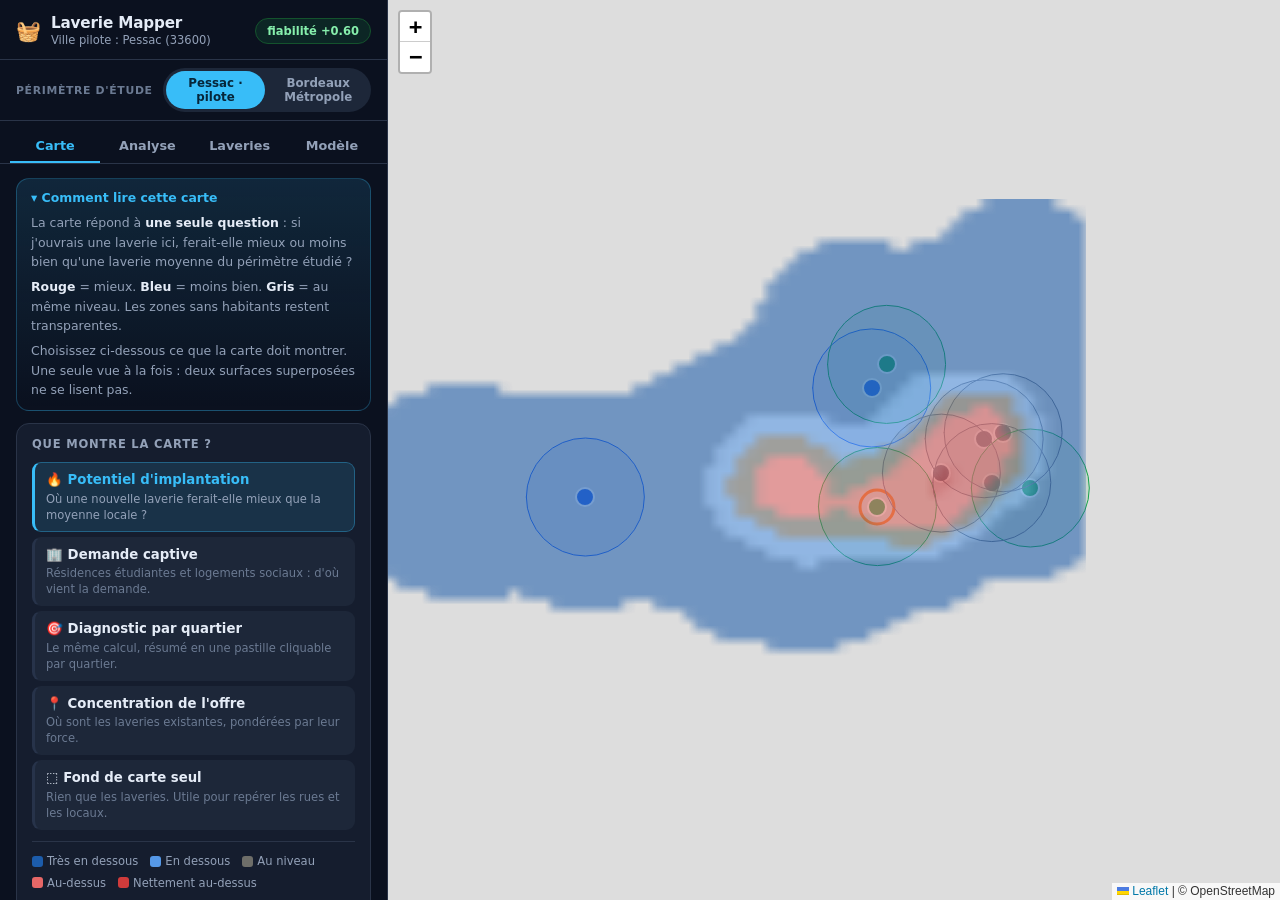
==== commit ee25c45d: "Mode métropole : 28 communes, calibrage élargi, et garde-fou anti-données-manquantes Un sélecteur de" ====
--- a/index.html
+++ b/index.html
@@ -26,6 +26,14 @@
         <button id="chip-fiabilite" class="chip" title="Fiabilité du modèle — ouvrir l'onglet Modèle">–</button>
       </header>
 
+      <div class="barre-perimetre">
+        <span>Périmètre d'étude</span>
+        <div class="perimetres">
+          <button data-perimetre="pessac" class="actif">Pessac · pilote</button>
+          <button data-perimetre="metropole">Bordeaux Métropole</button>
+        </div>
+      </div>
+
       <nav class="onglets" role="tablist">
         <button class="onglet actif" data-onglet="carte" role="tab">Carte</button>
         <button class="onglet" data-onglet="analyse" role="tab">Analyse</button>
@@ -42,7 +50,7 @@
             <summary>Comment lire cette carte</summary>
             <div class="guide-corps">
               <p>La carte répond à <b>une seule question</b> : si j'ouvrais une laverie ici,
-              ferait-elle mieux ou moins bien qu'une laverie moyenne de Pessac ?</p>
+              ferait-elle mieux ou moins bien qu'une laverie moyenne du périmètre étudié ?</p>
               <p><b>Rouge</b> = mieux. <b>Bleu</b> = moins bien. <b>Gris</b> = au même niveau.
               Les zones sans habitants restent transparentes.</p>
               <p>Choisissez ci-dessous ce que la carte doit montrer. Une seule vue à la fois :
@@ -184,7 +192,7 @@
         <div class="vue-onglet hidden" id="tab-laveries">
 
           <section class="bloc">
-            <h2>Le marché de Pessac</h2>
+            <h2 id="marche-titre">Le marché de Pessac</h2>
             <div class="stat-grid">
               <div class="stat"><span class="stat-value" id="stat-count">–</span><span class="stat-label">laveries</span></div>
               <div class="stat"><span class="stat-value" id="stat-open">–</span><span class="stat-label">grand public</span></div>
@@ -285,7 +293,7 @@
 
             <div class="champ">
               <div class="champ-tete">
-                <label for="h-caref">CA moyen d'une laverie à Pessac</label>
+                <label for="h-caref">CA moyen d'une laverie du périmètre</label>
                 <output><span id="h-caref-val">50 000</span> €</output>
               </div>
               <input type="range" id="h-caref" min="25000" max="90000" step="2500" value="50000">
--- a/css/style.css
+++ b/css/style.css
@@ -72,6 +72,26 @@
 .chip.faible { background: rgba(234, 179, 8, 0.15); color: #fde047; border-color: #713f12; }
 .chip.nul { background: rgba(220, 38, 38, 0.15); color: #fca5a5; border-color: #7f1d1d; }
 
+/* ---- Bascule de périmètre ---- */
+.barre-perimetre {
+  display: flex; align-items: center; gap: 10px;
+  padding: 8px 16px; border-bottom: 1px solid var(--line);
+}
+.barre-perimetre > span {
+  font-size: 0.68rem; text-transform: uppercase; letter-spacing: 0.06em;
+  color: var(--faint); font-weight: 700; white-space: nowrap;
+}
+.perimetres {
+  flex: 1; display: flex; gap: 3px;
+  background: var(--surface-2); border-radius: 999px; padding: 3px;
+}
+.perimetres button {
+  flex: 1; background: none; color: var(--muted);
+  border-radius: 999px; padding: 5px 8px; font-size: 0.74rem; font-weight: 600;
+}
+.perimetres button:hover { color: var(--text); filter: none; }
+.perimetres button.actif { background: var(--accent); color: var(--accent-fonce); }
+
 /* ---- Onglets ---- */
 .onglets {
   display: flex; gap: 2px;
@@ -320,6 +340,16 @@
 }
 .classement .z-nom { flex: 1; line-height: 1.3; }
 .classement .z-ca { display: block; font-size: 0.7rem; color: var(--faint); }
+.classement li.non-evaluable {
+  display: block; cursor: default;
+  background: none; border-left-color: #64748b;
+  font-size: 0.72rem; color: var(--faint); line-height: 1.5;
+}
+.classement li.non-evaluable::before { content: none; }
+.classement li.non-evaluable code {
+  background: var(--surface-2); padding: 1px 4px; border-radius: 3px; font-size: 0.68rem;
+}
+
 .classement .z-ind {
   font-weight: 700; font-size: 0.72rem; padding: 3px 7px;
   border-radius: var(--r-sm); white-space: nowrap;
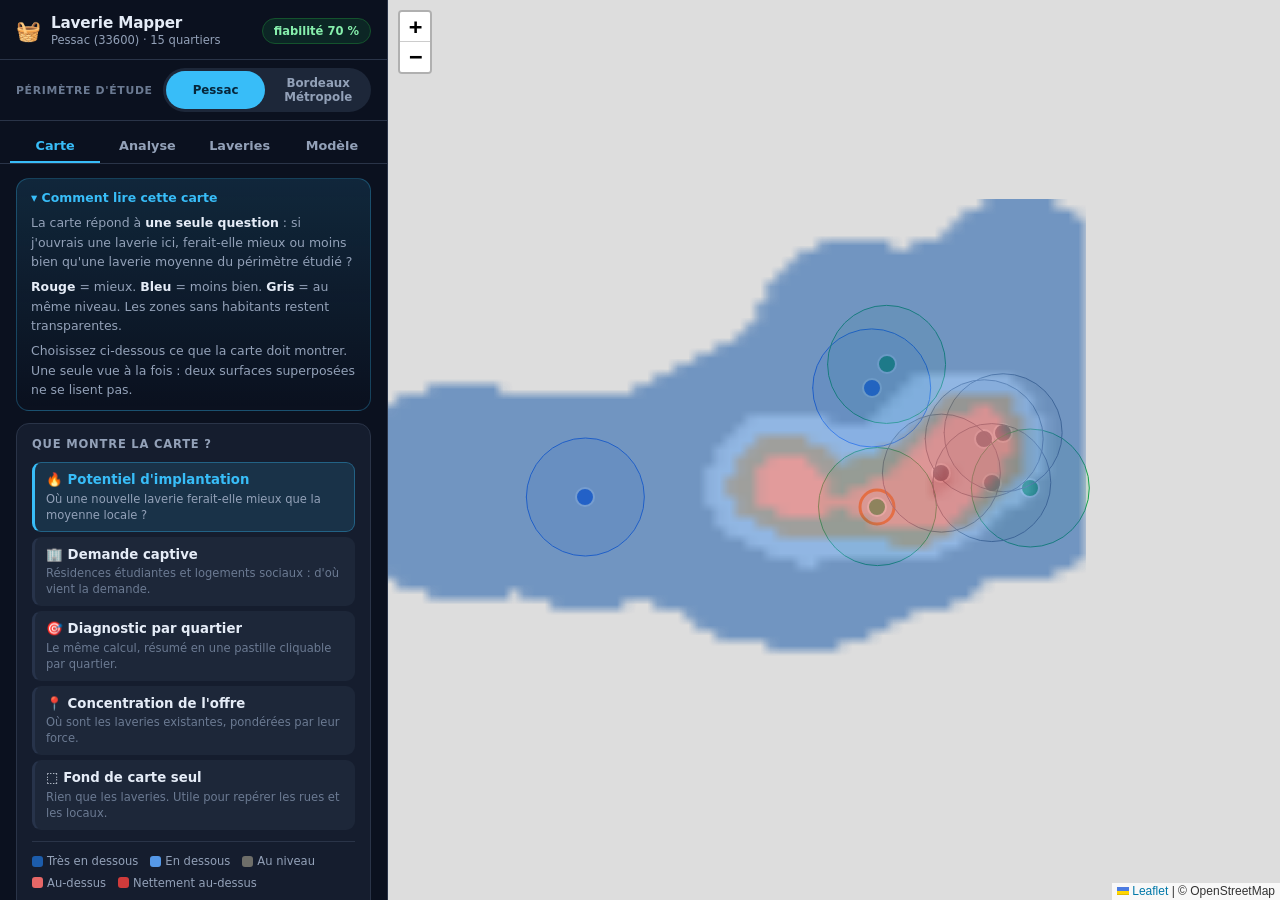
==== commit de3fd0e4: "Fiabilité énonçable, pins par générateur, et sortie du cadrage « pilote » Trois demandes, trois chan" ====
--- a/index.html
+++ b/index.html
@@ -3,7 +3,7 @@
 <head>
   <meta charset="UTF-8">
   <meta name="viewport" content="width=device-width, initial-scale=1.0">
-  <title>Laverie Mapper — Pessac (pilote)</title>
+  <title>Laverie Mapper — Bordeaux Métropole</title>
   <link rel="stylesheet" href="vendor/leaflet.css">
   <link rel="stylesheet" href="css/style.css">
 </head>
@@ -20,7 +20,7 @@
           <span class="logo">🧺</span>
           <span class="marque-txt">
             <b>Laverie Mapper</b>
-            <span>Ville pilote : Pessac (33600)</span>
+            <span>Bordeaux Métropole · 28 communes</span>
           </span>
         </div>
         <button id="chip-fiabilite" class="chip" title="Fiabilité du modèle — ouvrir l'onglet Modèle">–</button>
@@ -29,8 +29,8 @@
       <div class="barre-perimetre">
         <span>Périmètre d'étude</span>
         <div class="perimetres">
-          <button data-perimetre="pessac" class="actif">Pessac · pilote</button>
-          <button data-perimetre="metropole">Bordeaux Métropole</button>
+          <button data-perimetre="pessac">Pessac</button>
+          <button data-perimetre="metropole" class="actif">Bordeaux Métropole</button>
         </div>
       </div>
 
--- a/css/style.css
+++ b/css/style.css
@@ -377,6 +377,66 @@
 .verdict.moyen { background: rgba(234, 179, 8, 0.16); color: #fde047; }
 .verdict.faible { background: rgba(220, 38, 38, 0.16); color: #fca5a5; }
 
+/* ---- Pins des générateurs de demande ---- */
+.pin-gen {
+  display: flex; align-items: center; justify-content: center;
+  width: 22px; height: 22px; border-radius: 50% 50% 50% 2px;
+  transform: rotate(-45deg);
+  background: var(--pc, #94a3b8); border: 2px solid #fff;
+  box-shadow: 0 2px 5px rgba(0, 0, 0, 0.45);
+  font-size: 0.68rem; line-height: 1;
+}
+.pin-gen > * , .pin-gen { }
+.pin-gen::first-letter { display: inline-block; }
+.pin-inline {
+  width: 15px; height: 15px; border-width: 1px; font-size: 0.55rem;
+  flex-shrink: 0; box-shadow: none;
+}
+.check-gen { gap: 7px; }
+.check-gen .badge { margin-left: auto; }
+
+/* ---- Pins des générateurs de demande ---- */
+/* Goutte classique : cercle dont un coin est carré, pivoté de 45°. Le symbole
+   est contre-pivoté dans son propre élément, sinon il apparaît de travers. */
+.pin-gen {
+  display: flex; align-items: center; justify-content: center;
+  width: 22px; height: 22px; border-radius: 50% 50% 50% 2px;
+  transform: rotate(-45deg);
+  background: var(--pc, #94a3b8); border: 2px solid #fff;
+  box-shadow: 0 2px 5px rgba(0, 0, 0, 0.45);
+}
+.pin-gen > i { transform: rotate(45deg); font-style: normal; font-size: 0.7rem; line-height: 1; }
+.pin-inline {
+  width: 15px; height: 15px; border-width: 1px;
+  flex-shrink: 0; box-shadow: none;
+}
+.pin-inline > i { font-size: 0.5rem; }
+.check-gen { gap: 7px; }
+.check-gen .badge { margin-left: auto; }
+
+/* ---- Jauge de fiabilité ---- */
+.jauge {
+  background: var(--surface-2); border-radius: var(--r-md);
+  padding: 12px 14px 13px; border-left: 3px solid var(--c, var(--accent));
+}
+.jauge-val {
+  font-size: 2.1rem; font-weight: 800; line-height: 1;
+  color: var(--c); font-variant-numeric: tabular-nums;
+}
+.jauge-lib { font-size: 0.78rem; color: var(--text); margin-top: 3px; line-height: 1.35; }
+.jauge-barre {
+  position: relative; height: 7px; margin: 10px 0 9px;
+  background: var(--surface-3); border-radius: 4px; overflow: hidden;
+}
+.jauge-barre i { display: block; height: 100%; background: var(--c); border-radius: 4px; }
+/* Repère du hasard : sous cette barre, le modèle n'apporte rien. */
+.jauge-hasard {
+  position: absolute; left: 50%; top: -3px; bottom: -3px; width: 2px;
+  background: var(--faint);
+}
+.jauge-txt { font-size: 0.755rem; color: var(--muted); line-height: 1.55; }
+.jauge-txt b { color: var(--text); }
+
 /* ---- Faits observés (marché réel) ---- */
 .fait {
   background: var(--surface-2); border-left: 3px solid var(--accent);
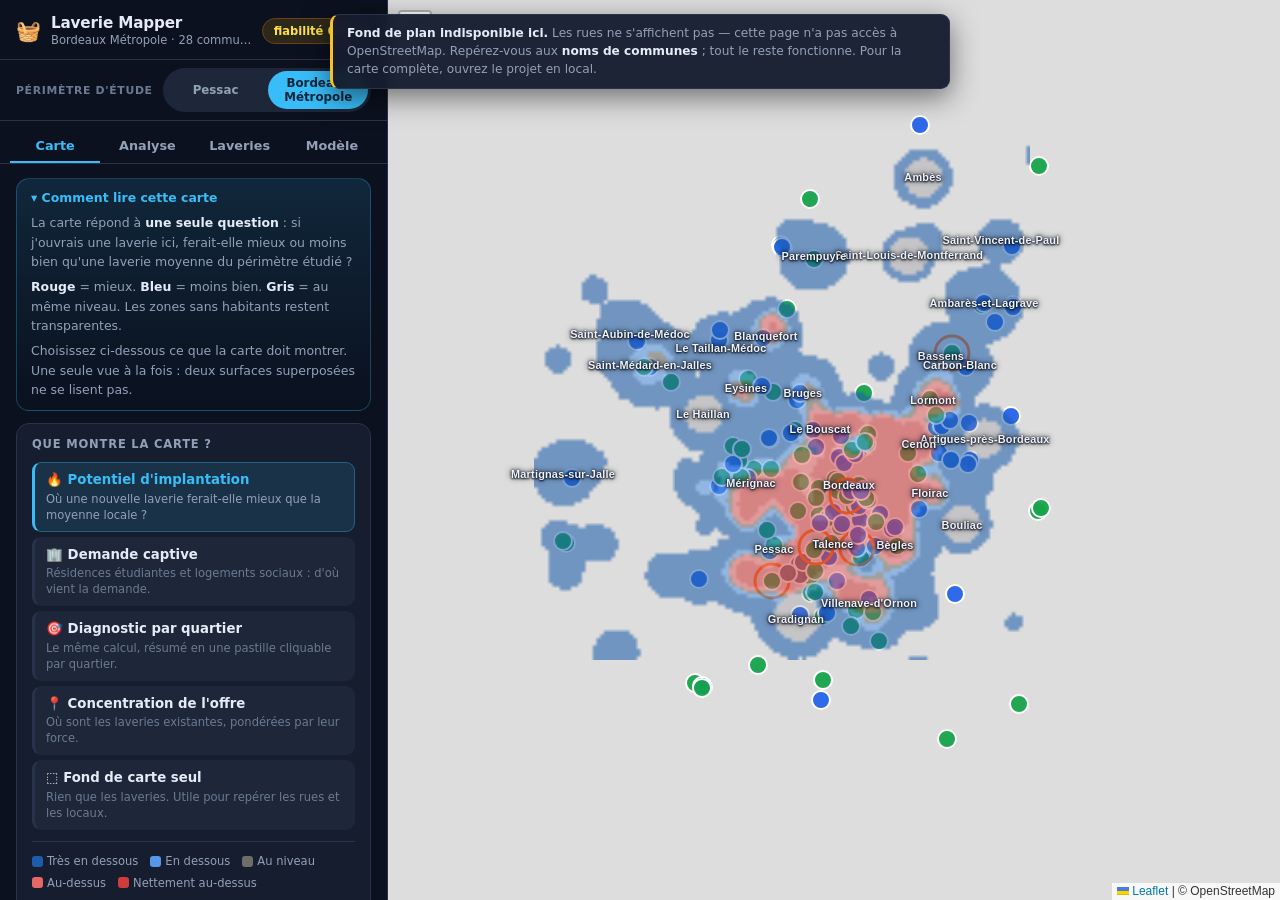
==== commit 58cfb07e: "Explique un fond de plan absent au lieu d'afficher un écran gris Hors ligne, derrière un réseau d'en" ====
--- a/index.html
+++ b/index.html
@@ -400,6 +400,12 @@
     </aside>
 
     <div id="map"></div>
+    <div id="avis-fond" class="hidden">
+      <b>Fond de plan indisponible ici.</b>
+      Les rues ne s'affichent pas — cette page n'a pas accès à OpenStreetMap.
+      Repérez-vous aux <b>noms de communes</b> ; tout le reste fonctionne.
+      Pour la carte complète, ouvrez le projet en local.
+    </div>
     <div id="toast-impact" class="hidden"></div>
     <div id="barre-export" class="hidden">
       <span id="modifs-info"></span>
--- a/css/style.css
+++ b/css/style.css
@@ -377,6 +377,27 @@
 .verdict.moyen { background: rgba(234, 179, 8, 0.16); color: #fde047; }
 .verdict.faible { background: rgba(220, 38, 38, 0.16); color: #fca5a5; }
 
+/* ---- Avis d'absence de fond de plan ---- */
+#avis-fond {
+  position: absolute; top: 14px; left: 50%; transform: translateX(-50%);
+  z-index: 1100; max-width: 620px;
+  background: rgba(21, 29, 46, 0.96); border: 1px solid var(--line);
+  border-left: 3px solid #fbbf24; border-radius: var(--r-md);
+  padding: 9px 14px; font-size: 0.76rem; line-height: 1.5; color: var(--muted);
+  box-shadow: 0 8px 28px rgba(0, 0, 0, 0.5); backdrop-filter: blur(6px);
+}
+#avis-fond b { color: var(--text); }
+#avis-fond.hidden { display: none; }
+
+/* ---- Noms de communes sur la carte ---- */
+.etiquette-commune {
+  position: absolute; transform: translate(-50%, -50%);
+  white-space: nowrap; pointer-events: none;
+  font-size: 0.68rem; font-weight: 700; letter-spacing: 0.02em;
+  color: #f1f5f9;
+  text-shadow: 0 0 3px #0b111f, 0 0 6px #0b111f, 0 1px 2px #0b111f;
+}
+
 /* ---- Pins des générateurs de demande ---- */
 .pin-gen {
   display: flex; align-items: center; justify-content: center;
@@ -394,6 +415,27 @@
 }
 .check-gen { gap: 7px; }
 .check-gen .badge { margin-left: auto; }
+
+/* ---- Avis d'absence de fond de plan ---- */
+#avis-fond {
+  position: absolute; top: 14px; left: 50%; transform: translateX(-50%);
+  z-index: 1100; max-width: 620px;
+  background: rgba(21, 29, 46, 0.96); border: 1px solid var(--line);
+  border-left: 3px solid #fbbf24; border-radius: var(--r-md);
+  padding: 9px 14px; font-size: 0.76rem; line-height: 1.5; color: var(--muted);
+  box-shadow: 0 8px 28px rgba(0, 0, 0, 0.5); backdrop-filter: blur(6px);
+}
+#avis-fond b { color: var(--text); }
+#avis-fond.hidden { display: none; }
+
+/* ---- Noms de communes sur la carte ---- */
+.etiquette-commune {
+  position: absolute; transform: translate(-50%, -50%);
+  white-space: nowrap; pointer-events: none;
+  font-size: 0.68rem; font-weight: 700; letter-spacing: 0.02em;
+  color: #f1f5f9;
+  text-shadow: 0 0 3px #0b111f, 0 0 6px #0b111f, 0 1px 2px #0b111f;
+}
 
 /* ---- Pins des générateurs de demande ---- */
 /* Goutte classique : cercle dont un coin est carré, pivoté de 45°. Le symbole
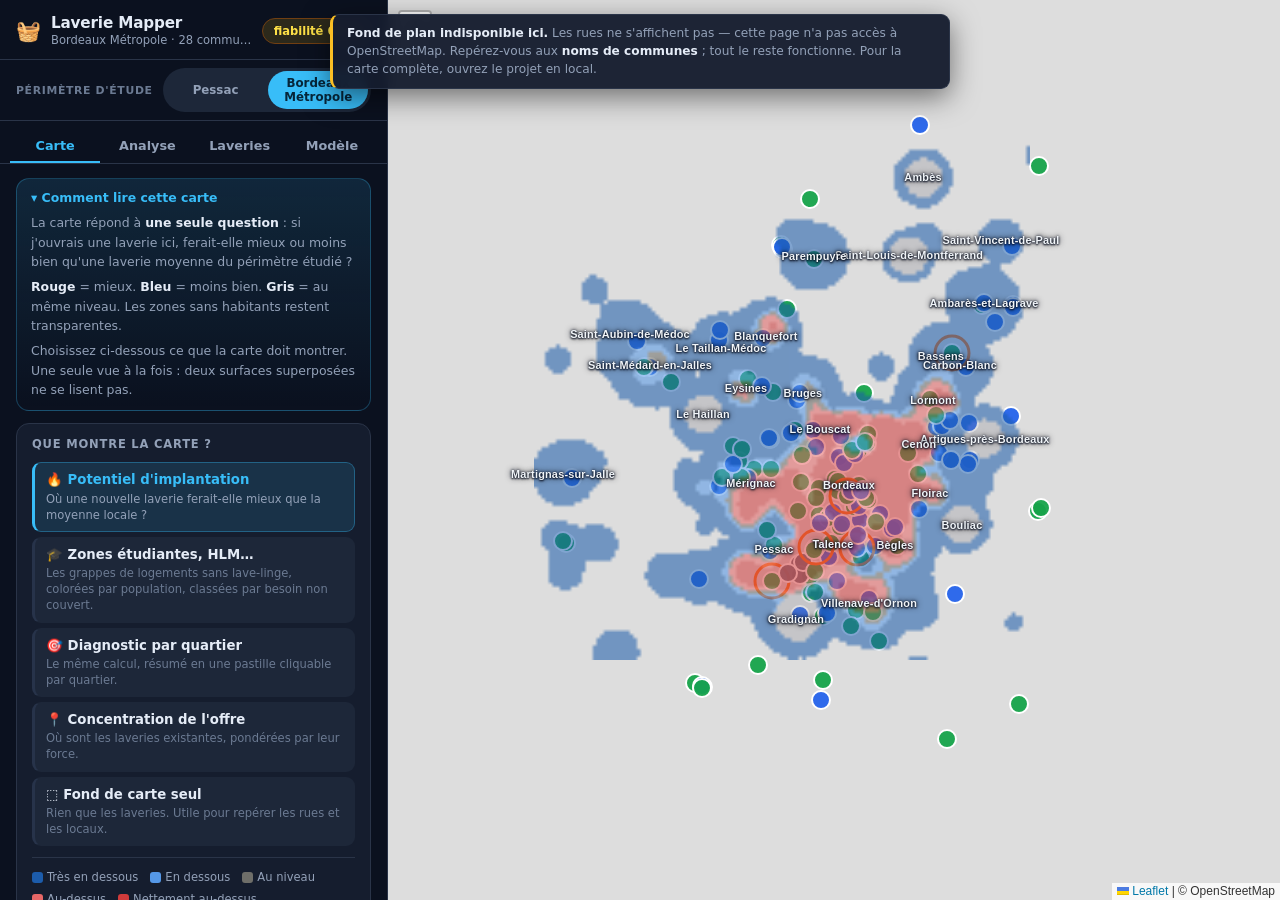
==== commit 91edb260: "Montre les zones étudiantes et HLM, et celles qui n'ont pas de laverie La vue « demande captive » po" ====
--- a/index.html
+++ b/index.html
@@ -71,8 +71,9 @@
               <label class="vue">
                 <input type="radio" name="vue" value="demande">
                 <span class="vue-corps">
-                  <b>🏢 Demande captive</b>
-                  <span>Résidences étudiantes et logements sociaux : d'où vient la demande.</span>
+                  <b>🎓 Zones étudiantes, HLM…</b>
+                  <span>Les grappes de logements sans lave-linge, colorées par population,
+                  classées par besoin non couvert.</span>
                 </span>
               </label>
               <label class="vue">
@@ -167,7 +168,38 @@
           </section>
 
           <section class="bloc">
-            <h2><span class="etape">2</span> Tester un local précis</h2>
+            <h2><span class="etape">2</span> Zones étudiantes, HLM… où le besoin n'est pas couvert</h2>
+            <p class="note" id="zones-besoin-note"></p>
+            <ol id="zones-besoin" class="classement"></ol>
+            <details class="aide">
+              <summary>Comment le besoin est-il calculé&nbsp;?</summary>
+              <div class="aide-corps">
+                <p><b>Ce qu'on mesure</b> — pour chaque grappe de bâtiments contigus
+                (résidences étudiantes, HLM, hébergements touristiques), on additionne les
+                <b>ménages sans lave-linge</b>, puis on les divise par le nombre de
+                <b>laveries réellement accessibles</b> depuis le centre de la grappe —
+                pondérées par la distance et par leur attractivité, exactement comme dans le
+                reste du modèle.</p>
+                <p><b>Ce que veut dire « 2,4× »</b> — cette grappe compte 2,4 fois plus de
+                ménages captifs par laverie accessible que la grappe médiane du périmètre.
+                La référence est <b>relative</b>, comme partout dans l'app : un seuil absolu
+                supposerait connaître le panier moyen et le taux d'équipement réels, qui ne
+                sont pas mesurés ici.</p>
+                <p><b>Ce que ça ne dit pas</b> — le besoin ne compte <b>que</b> la demande
+                captive de ces bâtiments. La population ordinaire du quartier s'y ajoute.
+                Une grappe très demandeuse peut donc sortir n°1 ici et rester derrière au
+                classement du CA potentiel, qui compte tout le monde.</p>
+                <p><b>La limite à connaître</b> — le nombre de logements de chaque bâtiment
+                est une valeur par défaut selon le type, sauf là où vous l'avez corrigé.
+                C'est la principale source d'erreur : corriger les cinq plus gros bâtiments
+                d'une grappe suffit souvent à en changer le rang. Cliquez un pin sur la
+                carte pour saisir le vrai nombre.</p>
+              </div>
+            </details>
+          </section>
+
+          <section class="bloc">
+            <h2><span class="etape">3</span> Tester un local précis</h2>
             <p class="note">Collez le lien Google Maps du local, ses coordonnées, ou cliquez
             directement sur la carte.</p>
             <div class="rangee-adresse">
@@ -181,7 +213,7 @@
           </section>
 
           <section class="bloc">
-            <h2><span class="etape">3</span> Comparer vos candidats <span id="candidats-count" class="badge"></span></h2>
+            <h2><span class="etape">4</span> Comparer vos candidats <span id="candidats-count" class="badge"></span></h2>
             <p class="note" id="candidats-vide">Aucun emplacement gardé pour l'instant. Lancez une
             simulation, puis « Garder cet emplacement » pour les comparer ici.</p>
             <div id="candidats-tableau"></div>
--- a/css/style.css
+++ b/css/style.css
@@ -398,24 +398,6 @@
   text-shadow: 0 0 3px #0b111f, 0 0 6px #0b111f, 0 1px 2px #0b111f;
 }
 
-/* ---- Pins des générateurs de demande ---- */
-.pin-gen {
-  display: flex; align-items: center; justify-content: center;
-  width: 22px; height: 22px; border-radius: 50% 50% 50% 2px;
-  transform: rotate(-45deg);
-  background: var(--pc, #94a3b8); border: 2px solid #fff;
-  box-shadow: 0 2px 5px rgba(0, 0, 0, 0.45);
-  font-size: 0.68rem; line-height: 1;
-}
-.pin-gen > * , .pin-gen { }
-.pin-gen::first-letter { display: inline-block; }
-.pin-inline {
-  width: 15px; height: 15px; border-width: 1px; font-size: 0.55rem;
-  flex-shrink: 0; box-shadow: none;
-}
-.check-gen { gap: 7px; }
-.check-gen .badge { margin-left: auto; }
-
 /* ---- Avis d'absence de fond de plan ---- */
 #avis-fond {
   position: absolute; top: 14px; left: 50%; transform: translateX(-50%);
@@ -455,6 +437,36 @@
 .pin-inline > i { font-size: 0.5rem; }
 .check-gen { gap: 7px; }
 .check-gen .badge { margin-left: auto; }
+
+/* ---- Pastilles de zone de besoin ---- */
+/* Ronde et numérotée, là où les bâtiments sont en goutte : à un coup d'œil on
+   sait si on regarde un immeuble ou le rang d'une grappe entière. */
+.pastille-zone {
+  position: relative;
+  display: flex; align-items: center; justify-content: center;
+  width: 30px; height: 30px; border-radius: 50%;
+  background: var(--zc, #64748b); border: 2px solid #fff;
+  box-shadow: 0 3px 9px rgba(0, 0, 0, 0.55);
+  color: #fff; font-size: 0.8rem; font-weight: 800; line-height: 1;
+  font-family: inherit;
+}
+/* Petit trait de rappel vers le centre de la zone, qui se trouve 16 px plus bas. */
+.pastille-zone::after {
+  content: ''; position: absolute; top: 100%; left: 50%;
+  width: 2px; height: 14px; margin-left: -1px;
+  background: var(--zc, #64748b); opacity: 0.85;
+}
+.legende i.rond { border-radius: 50%; }
+
+.popup-sous { margin: -2px 0 7px; font-size: 0.72rem; color: var(--faint); line-height: 1.35; }
+.compo-ligne { display: flex; flex-wrap: wrap; gap: 4px 10px; margin-bottom: 8px; }
+.compo { display: inline-flex; align-items: center; gap: 4px; font-size: 0.72rem; color: var(--muted); }
+.btn-zone {
+  width: 100%; margin-top: 9px; padding: 7px 10px;
+  background: var(--accent); border: none; border-radius: var(--r-md);
+  color: #fff; font-size: 0.76rem; font-weight: 600; font-family: inherit; cursor: pointer;
+}
+.btn-zone:hover { filter: brightness(1.1); }
 
 /* ---- Jauge de fiabilité ---- */
 .jauge {
